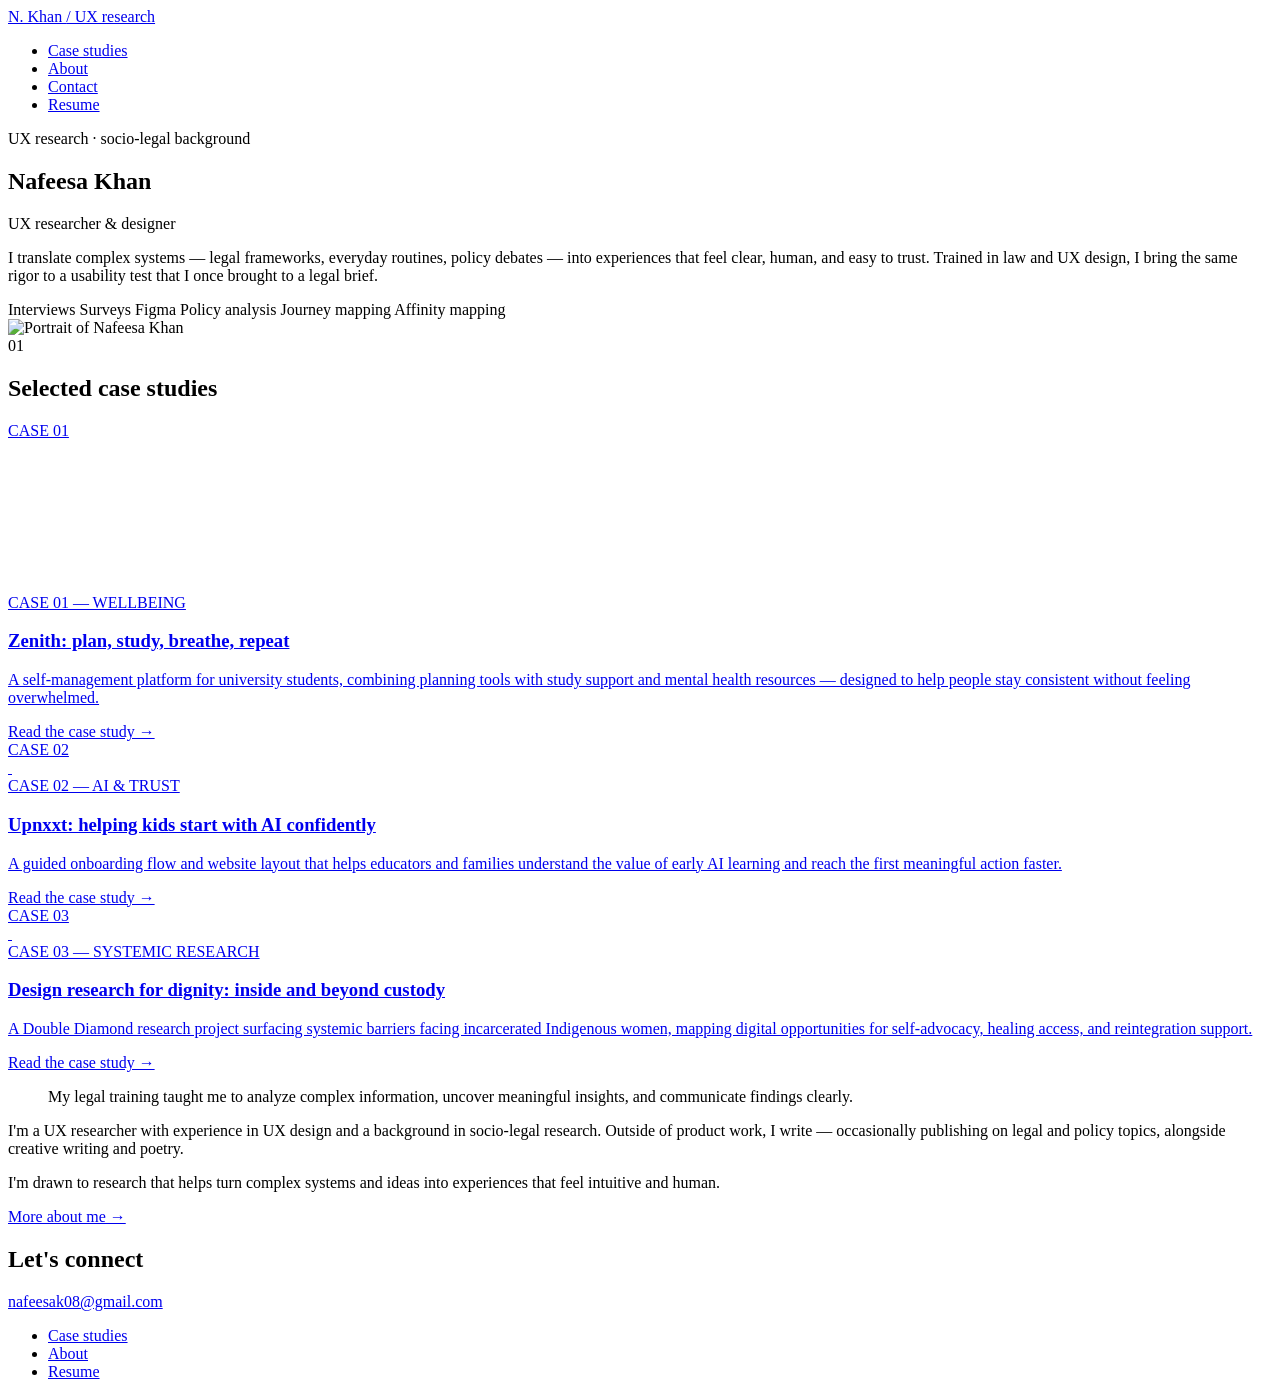
==== index.html @ af69b103 "Add files via upload" ====
<!DOCTYPE html>
<html lang="en">
<head>
<meta charset="UTF-8">
<meta name="viewport" content="width=device-width, initial-scale=1.0">
<title>Nafeesa Khan — UX Research &amp; Design</title>
<meta name="description" content="UX researcher and designer with a background in socio-legal research. Case studies in wellbeing, AI &amp; trust, and systemic research design.">
<link rel="preconnect" href="https://fonts.googleapis.com">
<link rel="preconnect" href="https://fonts.gstatic.com" crossorigin>
<link href="https://fonts.googleapis.com/css2?family=Fraunces:opsz,wght@9..144,300;9..144,400;9..144,500;9..144,600&family=Inter:wght@400;500;600&family=IBM+Plex+Mono:wght@400;500&display=swap" rel="stylesheet">
<link rel="stylesheet" href="assets/styles.css">
</head>
<body>

<header>
  <nav class="wrap">
    <a href="index.html" class="wordmark">N. Khan <span>/ UX research</span></a>
    <ul class="navlinks">
      <li><a href="index.html#cases" class="current">Case studies</a></li>
      <li><a href="about.html">About</a></li>
      <li><a href="contact.html">Contact</a></li>
      <li><a href="resume.html">Resume</a></li>
    </ul>
  </nav>
</header>

<section class="hero wrap">
  <div class="hero-layout">
    <div>
      <p class="eyebrow">UX research · socio-legal background</p>
      <h1 class="name">Nafeesa Khan</h1>
      <p class="role-line">UX researcher &amp; designer</p>
      <p class="hero-sub">I translate complex systems — legal frameworks, everyday routines, policy debates — into experiences that feel clear, human, and easy to trust. Trained in law and UX design, I bring the same rigor to a usability test that I once brought to a legal brief.</p>
      <div class="toolkit">
        <span>Interviews</span>
        <span>Surveys</span>
        <span>Figma</span>
        <span>Policy analysis</span>
        <span>Journey mapping</span>
        <span>Affinity mapping</span>
      </div>
    </div>
    <div class="hero-portrait">
      <img src="https://uxfolio-prod.s3.us-east-1.amazonaws.com/69a99e43716cae3d3aaa1291/69a99e95716cae3d3aaa36ba/4kdWnozYCdo2ToWN.jpeg" alt="Portrait of Nafeesa Khan" loading="lazy">
    </div>
  </div>
</section>

<section class="cases wrap" id="cases">
  <div class="section-label">
    <span class="num">01</span>
    <h2>Selected case studies</h2>
    <div class="rule"></div>
  </div>
  <div class="case-grid">
    <a class="case-card" href="case-zenith.html">
      <div class="case-cover">
        <span class="cover-num">CASE 01</span>
        <div class="cover-media">
          <video src="assets/video/zenith-preview.mp4" autoplay muted loop playsinline aria-label="Preview of the Zenith app walkthrough"></video>
        </div>
      </div>
      <div class="case-body">
        <span class="case-tag">CASE 01 — WELLBEING</span>
        <h3>Zenith: plan, study, breathe, repeat</h3>
        <p>A self-management platform for university students, combining planning tools with study support and mental health resources — designed to help people stay consistent without feeling overwhelmed.</p>
        <span class="case-link">Read the case study →</span>
      </div>
    </a>
    <a class="case-card" href="case-upnxxt.html">
      <div class="case-cover">
        <span class="cover-num">CASE 02</span>
        <div class="cover-media wide">
          <div class="crossfade">
            <img src="https://uxfolio-prod.s3.us-east-1.amazonaws.com/69a99e43716cae3d3aaa1291/69a99f79716cae3d3aaad39f/iWx5SFPh7BV4NcrD.png" alt="" loading="lazy">
            <img src="https://uxfolio-prod.s3.us-east-1.amazonaws.com/69a99e43716cae3d3aaa1291/69a99f79716cae3d3aaad39f/WO8yBUeIP58klU5u.png" alt="" loading="lazy">
          </div>
        </div>
      </div>
      <div class="case-body">
        <span class="case-tag">CASE 02 — AI &amp; TRUST</span>
        <h3>Upnxxt: helping kids start with AI confidently</h3>
        <p>A guided onboarding flow and website layout that helps educators and families understand the value of early AI learning and reach the first meaningful action faster.</p>
        <span class="case-link">Read the case study →</span>
      </div>
    </a>
    <a class="case-card" href="case-dignity.html">
      <div class="case-cover">
        <span class="cover-num">CASE 03</span>
        <div class="cover-media wide">
          <div class="crossfade">
            <img src="https://uxfolio-prod.s3.us-east-1.amazonaws.com/69a99e43716cae3d3aaa1291/69b09eb1df7ada16ffcb5ef2/yDo5dDG8ez0SC9rq.png" alt="" loading="lazy">
            <img src="https://uxfolio-prod.s3.us-east-1.amazonaws.com/69a99e43716cae3d3aaa1291/69b09eb1df7ada16ffcb5ef2/q6h1YV3vDwvBzzIc.png" alt="" loading="lazy" style="object-position:top;">
          </div>
        </div>
      </div>
      <div class="case-body">
        <span class="case-tag">CASE 03 — SYSTEMIC RESEARCH</span>
        <h3>Design research for dignity: inside and beyond custody</h3>
        <p>A Double Diamond research project surfacing systemic barriers facing incarcerated Indigenous women, mapping digital opportunities for self-advocacy, healing access, and reintegration support.</p>
        <span class="case-link">Read the case study →</span>
      </div>
    </a>
  </div>
</section>

<section class="about-teaser wrap" id="about">
  <div class="about-grid">
    <blockquote>My legal training taught me to analyze complex information, uncover meaningful insights, and communicate findings clearly.</blockquote>
    <div class="about-copy">
      <p>I'm a UX researcher with experience in UX design and a background in socio-legal research. Outside of product work, I write — occasionally publishing on legal and policy topics, alongside creative writing and poetry.</p>
      <p>I'm drawn to research that helps turn complex systems and ideas into experiences that feel intuitive and human.</p>
      <a class="case-link" href="about.html">More about me →</a>
    </div>
  </div>
</section>

<footer id="contact">
  <div class="wrap footer-row">
    <div class="footer-cta">
      <h2>Let's connect</h2>
      <a class="email" href="mailto:nafeesak08@gmail.com">nafeesak08@gmail.com</a>
    </div>
    <ul class="footer-links">
      <li><a href="index.html#cases">Case studies</a></li>
      <li><a href="about.html">About</a></li>
      <li><a href="resume.html">Resume</a></li>
    </ul>
  </div>
</footer>

</body>
</html>
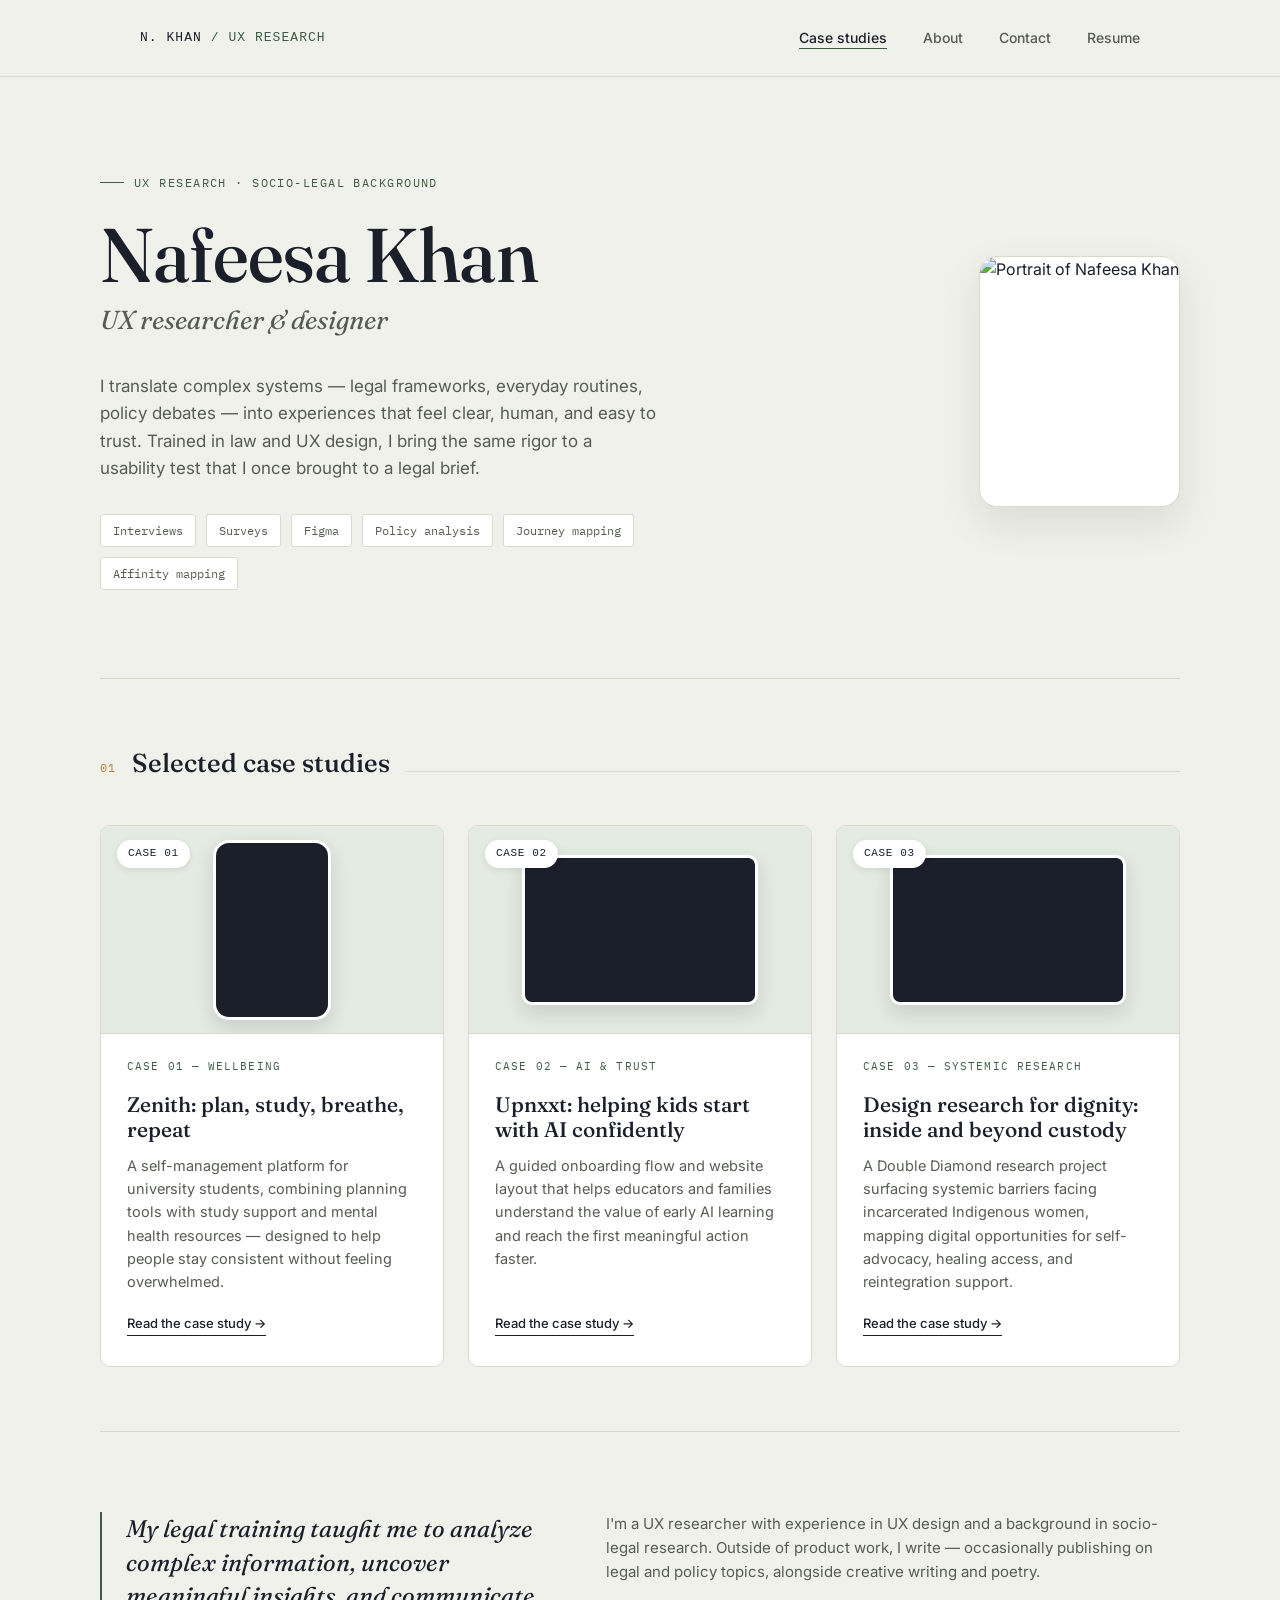
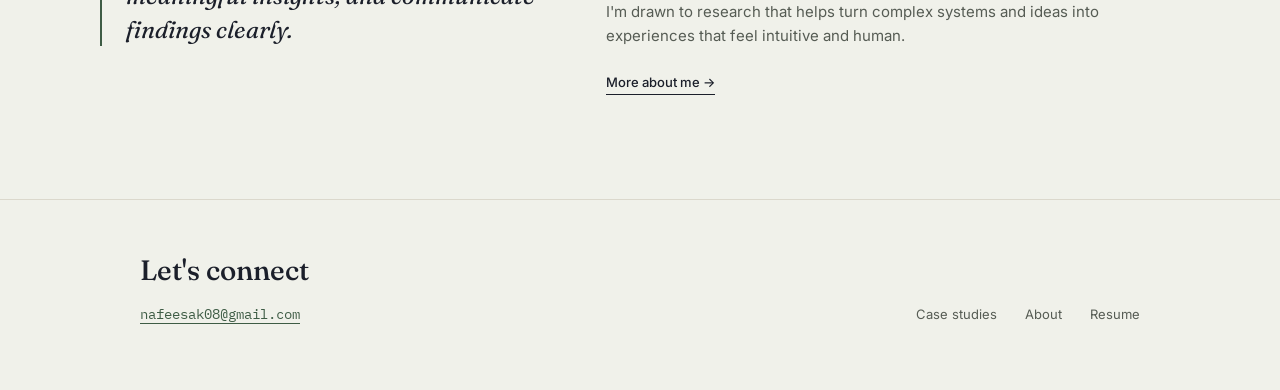
==== commit cc7e7b92: "Add files via upload" ====
--- a/index.html
+++ b/index.html
@@ -8,7 +8,7 @@
 <link rel="preconnect" href="https://fonts.googleapis.com">
 <link rel="preconnect" href="https://fonts.gstatic.com" crossorigin>
 <link href="https://fonts.googleapis.com/css2?family=Fraunces:opsz,wght@9..144,300;9..144,400;9..144,500;9..144,600&family=Inter:wght@400;500;600&family=IBM+Plex+Mono:wght@400;500&display=swap" rel="stylesheet">
-<link rel="stylesheet" href="assets/styles.css">
+<link rel="stylesheet" href="styles.css">
 </head>
 <body>
 
@@ -57,7 +57,7 @@
       <div class="case-cover">
         <span class="cover-num">CASE 01</span>
         <div class="cover-media">
-          <video src="assets/video/zenith-preview.mp4" autoplay muted loop playsinline aria-label="Preview of the Zenith app walkthrough"></video>
+          <video src="zenith-preview.mp4" autoplay muted loop playsinline aria-label="Preview of the Zenith app walkthrough"></video>
         </div>
       </div>
       <div class="case-body">
--- a/styles.css
+++ b/styles.css
@@ -0,0 +1,520 @@
+/* =========================================================
+   Nafeesa Khan — UX portfolio
+   Shared design system (derived exactly from portfolio-direction.html)
+   ========================================================= */
+
+:root{
+  --bg:#F0F1EA;
+  --surface:#FFFFFF;
+  --ink:#1B1F2A;
+  --ink-soft:#565C54;
+  --accent:#3E5C45;
+  --accent-tint:#E4EBE2;
+  --warm:#B8863C;
+  --warm-bg:#F7EEDD;
+  --rule:#DBD8CC;
+  --wire:#9A968A;
+  --wire-fill:#EFEDE6;
+  --font-display:'Fraunces', serif;
+  --font-body:'Inter', sans-serif;
+  --font-mono:'IBM Plex Mono', monospace;
+}
+*{box-sizing:border-box;}
+html{scroll-behavior:smooth;}
+body{
+  margin:0;
+  background:var(--bg);
+  color:var(--ink);
+  font-family:var(--font-body);
+  line-height:1.6;
+  -webkit-font-smoothing:antialiased;
+}
+a{color:inherit;}
+a:focus-visible, button:focus-visible{outline:2px solid var(--accent); outline-offset:3px;}
+img{max-width:100%; display:block;}
+
+.wrap{max-width:1080px; margin:0 auto; padding:0 40px;}
+.wrap-narrow{max-width:820px; margin:0 auto; padding:0 40px;}
+
+/* ---- nav ---- */
+header{
+  position:sticky; top:0; z-index:10;
+  background:rgba(240,241,234,0.92);
+  backdrop-filter:blur(6px);
+  border-bottom:1px solid var(--rule);
+}
+nav.wrap{
+  display:flex; align-items:center; justify-content:space-between;
+  height:76px;
+}
+.wordmark{
+  font-family:var(--font-mono);
+  font-size:13px;
+  letter-spacing:0.08em;
+  text-transform:uppercase;
+  color:var(--ink);
+  text-decoration:none;
+  font-weight:500;
+}
+.wordmark span{color:var(--accent);}
+.navlinks{display:flex; gap:36px; list-style:none; margin:0; padding:0;}
+.navlinks a{
+  font-size:14px; text-decoration:none; color:var(--ink-soft);
+  font-weight:500;
+  border-bottom:1px solid transparent;
+  padding-bottom:2px;
+  transition:border-color .15s ease, color .15s ease;
+}
+.navlinks a:hover, .navlinks a.current{color:var(--ink); border-color:var(--accent);}
+
+.hero{padding:96px 0 88px;}
+.hero-layout{display:grid; grid-template-columns:1.15fr 0.85fr; gap:56px; align-items:center;}
+.hero-portrait{
+  border-radius:18px; overflow:hidden; border:1px solid var(--rule);
+  background:var(--surface); box-shadow:0 16px 40px rgba(27,31,42,0.1);
+  max-width:340px; justify-self:end;
+}
+.hero-portrait img{width:100%; height:100%; object-fit:cover; display:block; aspect-ratio:4/5;}
+.about-portrait{
+  border-radius:18px; overflow:hidden; border:1px solid var(--rule);
+  background:var(--surface); box-shadow:0 16px 40px rgba(27,31,42,0.1);
+  max-width:300px;
+}
+.about-portrait img{width:100%; height:100%; object-fit:cover; display:block; aspect-ratio:4/5;}
+.about-hero-grid{display:grid; grid-template-columns:1.15fr 0.85fr; gap:56px; align-items:center;}
+
+/* ---- generic page hero ---- */
+.page-hero{padding:72px 0 56px;}
+.eyebrow{
+  font-family:var(--font-mono);
+  font-size:12px;
+  letter-spacing:0.12em;
+  text-transform:uppercase;
+  color:var(--accent);
+  margin:0 0 24px;
+  display:flex; align-items:center; gap:10px;
+}
+.eyebrow::before{
+  content:"";
+  width:24px; height:1px; background:var(--accent);
+  display:inline-block;
+}
+h1.name{
+  font-family:var(--font-display);
+  font-weight:500;
+  font-size:clamp(44px, 7vw, 76px);
+  line-height:1.02;
+  margin:0 0 6px;
+  letter-spacing:-0.01em;
+}
+.role-line{
+  font-family:var(--font-display);
+  font-style:italic;
+  font-weight:400;
+  font-size:clamp(20px,2.6vw,26px);
+  color:var(--ink-soft);
+  margin:0 0 32px;
+}
+.hero-sub{
+  max-width:560px;
+  font-size:17px;
+  color:var(--ink-soft);
+  margin:0 0 32px;
+}
+.toolkit{display:flex; flex-wrap:wrap; gap:10px;}
+.toolkit span{
+  font-family:var(--font-mono);
+  font-size:12px;
+  padding:6px 12px;
+  border:1px solid var(--rule);
+  border-radius:3px;
+  color:var(--ink-soft);
+  background:var(--surface);
+}
+
+/* generic page title (About/Contact/Resume/Case studies) */
+.page-title{
+  font-family:var(--font-display); font-weight:500;
+  font-size:clamp(34px,5vw,52px); line-height:1.08; margin:0 0 20px; letter-spacing:-0.01em;
+}
+.page-lede{max-width:620px; font-size:17px; color:var(--ink-soft); margin:0 0 8px;}
+
+/* ---- section labels ---- */
+.section-label{
+  display:flex; align-items:baseline; gap:16px;
+  margin-bottom:40px;
+}
+.section-label .num{
+  font-family:var(--font-mono);
+  font-size:12px;
+  color:var(--warm);
+  letter-spacing:0.08em;
+}
+.section-label h2{
+  font-family:var(--font-display);
+  font-weight:500;
+  font-size:26px;
+  margin:0;
+}
+.section-label .rule{flex:1; height:1px; background:var(--rule);}
+
+/* ---- case studies grid (homepage) ---- */
+.cases{padding:64px 0; border-top:1px solid var(--rule);}
+.case-grid{display:grid; grid-template-columns:repeat(3, 1fr); gap:24px;}
+.case-card{
+  background:var(--surface);
+  border:1px solid var(--rule);
+  border-radius:10px;
+  overflow:hidden;
+  display:flex; flex-direction:column;
+  transition:transform .18s ease, box-shadow .18s ease, border-color .18s ease;
+  text-decoration:none;
+}
+.case-card:hover{
+  transform:translateY(-3px);
+  border-color:var(--accent);
+}
+.case-cover{
+  position:relative;
+  height:208px;
+  background:var(--accent-tint);
+  display:flex; align-items:center; justify-content:center;
+  border-bottom:1px solid var(--rule);
+  overflow:hidden;
+}
+.case-cover svg{width:40px; height:40px; stroke:var(--accent); fill:none; stroke-width:1.4;}
+.case-cover .cover-num{
+  position:absolute; top:14px; left:16px; z-index:2;
+  font-family:var(--font-mono); font-size:11px; font-weight:500; letter-spacing:.06em;
+  color:var(--ink); background:var(--surface);
+  padding:5px 11px; border-radius:20px;
+  box-shadow:0 2px 6px rgba(27,31,42,0.1);
+}
+
+/* card cover live/moving previews */
+.cover-media{
+  width:118px; height:180px; border-radius:16px; overflow:hidden;
+  border:3px solid var(--surface); box-shadow:0 8px 20px rgba(27,31,42,0.14);
+  background:var(--ink); position:relative;
+}
+.cover-media.wide{width:236px; height:150px; border-radius:10px;}
+.cover-media video{width:100%; height:100%; object-fit:cover; display:block;}
+.cover-media .crossfade{position:relative; width:100%; height:100%;}
+.cover-media .crossfade img{
+  position:absolute; inset:0; width:100%; height:100%; object-fit:cover;
+  opacity:0; animation:coverfade 8s ease-in-out infinite;
+}
+.cover-media .crossfade img:nth-child(1){animation-delay:0s;}
+.cover-media .crossfade img:nth-child(2){animation-delay:4s;}
+@keyframes coverfade{
+  0%{opacity:0;} 6%{opacity:1;} 44%{opacity:1;} 52%{opacity:0;} 100%{opacity:0;}
+}
+.case-body{padding:24px 26px 30px; display:flex; flex-direction:column; flex:1;}
+.case-tag{
+  font-family:var(--font-mono);
+  font-size:11px;
+  letter-spacing:0.1em;
+  color:var(--accent);
+  margin-bottom:16px;
+}
+.case-card h3{
+  font-family:var(--font-display);
+  font-weight:500;
+  font-size:21px;
+  line-height:1.2;
+  margin:0 0 12px;
+  color:var(--ink);
+}
+.case-card p{
+  font-size:14.5px;
+  color:var(--ink-soft);
+  margin:0 0 20px;
+  flex:1;
+}
+.case-link{
+  font-size:13px; font-weight:500;
+  text-decoration:none;
+  display:inline-flex; align-items:center; gap:6px;
+  color:var(--ink);
+  border-bottom:1px solid var(--ink);
+  align-self:flex-start;
+  padding-bottom:1px;
+  background:none; border-top:none; border-left:none; border-right:none;
+  cursor:pointer; font-family:var(--font-body);
+}
+.case-card:hover .case-link{color:var(--accent); border-color:var(--accent);}
+
+/* ---- about teaser (homepage) ---- */
+.about-teaser{padding:80px 0; border-top:1px solid var(--rule);}
+.about-grid{display:grid; grid-template-columns:1fr 1.3fr; gap:64px; align-items:start;}
+blockquote{
+  margin:0;
+  font-family:var(--font-display);
+  font-style:italic;
+  font-weight:400;
+  font-size:24px;
+  line-height:1.4;
+  color:var(--ink);
+  border-left:2px solid var(--accent);
+  padding-left:24px;
+}
+.about-copy p{font-size:15px; color:var(--ink-soft); margin:0 0 16px;}
+.about-copy .case-link{margin-top:8px;}
+
+/* ---- footer ---- */
+footer{border-top:1px solid var(--rule); padding:48px 0 64px; margin-top:24px;}
+.footer-row{display:flex; justify-content:space-between; align-items:flex-end; flex-wrap:wrap; gap:24px;}
+.footer-cta h2{
+  font-family:var(--font-display); font-weight:500; font-size:28px; margin:0 0 8px;
+}
+.footer-cta a.email{
+  font-family:var(--font-mono); font-size:14px; color:var(--accent); text-decoration:none;
+  border-bottom:1px solid var(--accent);
+}
+.footer-links{display:flex; gap:28px; list-style:none; margin:0; padding:0;}
+.footer-links a{font-size:13px; color:var(--ink-soft); text-decoration:none;}
+.footer-links a:hover{color:var(--ink);}
+
+/* =========================================================
+   Case study page components
+   ========================================================= */
+
+.case-header{padding:64px 0 40px; border-bottom:1px solid var(--rule);}
+.breadcrumb{
+  font-family:var(--font-mono); font-size:11.5px; color:var(--ink-soft);
+  text-decoration:none; display:inline-flex; align-items:center; gap:8px;
+  margin-bottom:28px;
+}
+.breadcrumb:hover{color:var(--accent);}
+.case-title{
+  font-family:var(--font-display); font-weight:500;
+  font-size:clamp(32px,5vw,50px); line-height:1.08; margin:0 0 20px; max-width:820px;
+  letter-spacing:-0.01em;
+}
+.case-dek{max-width:640px; font-size:17px; color:var(--ink-soft); margin:0 0 32px;}
+.meta-row{display:flex; flex-wrap:wrap; gap:36px; margin-top:8px;}
+.meta-item .meta-label{
+  display:block; font-family:var(--font-mono); font-size:10.5px; letter-spacing:.08em;
+  color:var(--warm); margin-bottom:6px;
+}
+.meta-item .meta-value{font-size:14px; color:var(--ink);}
+
+.case-section{padding:56px 0; border-bottom:1px solid var(--rule);}
+.case-section:last-of-type{border-bottom:none;}
+.case-section h2{
+  font-family:var(--font-display); font-weight:500; font-size:28px; margin:0 0 20px;
+}
+.case-section h3{
+  font-family:var(--font-display); font-weight:500; font-size:19px; margin:28px 0 12px;
+}
+.case-section p{font-size:15.5px; color:var(--ink-soft); max-width:720px; margin:0 0 16px;}
+.case-section p.lede{font-size:17px; color:var(--ink); max-width:760px;}
+.case-section ul{margin:0 0 16px; padding-left:20px; max-width:700px;}
+.case-section ul li{font-size:15px; color:var(--ink-soft); margin-bottom:8px;}
+
+.two-col{display:grid; grid-template-columns:1fr 1fr; gap:48px; align-items:start;}
+.stat-row{display:flex; flex-wrap:wrap; gap:40px; margin:24px 0 8px;}
+.stat{min-width:140px;}
+.stat .num{font-family:var(--font-display); font-size:38px; color:var(--accent); font-weight:500; line-height:1;}
+.stat .label{font-family:var(--font-mono); font-size:11px; color:var(--ink-soft); margin-top:8px; display:block; letter-spacing:.03em;}
+
+/* image frames */
+.img-frame{
+  border:1px solid var(--rule); border-radius:10px; overflow:hidden; background:var(--surface);
+  margin:0 0 28px;
+}
+.img-frame img{width:100%; height:auto; display:block;}
+.img-caption{
+  font-size:13px; color:var(--ink-soft); padding:14px 18px; border-top:1px solid var(--rule);
+  background:var(--surface);
+}
+.img-grid{display:grid; grid-template-columns:1fr 1fr; gap:24px; margin:24px 0 8px;}
+.img-grid.cols-3{grid-template-columns:repeat(3,1fr);}
+.img-grid .img-frame{margin-bottom:0;}
+figure{margin:0;}
+
+/* mono tag pill / status badges */
+.pill{
+  display:inline-flex; align-items:center; gap:8px;
+  font-family:var(--font-mono); font-size:11.5px; letter-spacing:0.06em;
+  border-radius:20px; padding:7px 14px 7px 12px;
+}
+.pill::before{content:"●"; font-size:8px;}
+.pill-warn{color:var(--warm); background:var(--warm-bg); border:1px solid #E4D3AC;}
+.pill-accent{color:var(--accent); background:var(--accent-tint); border:1px solid #CFDBCB;}
+
+/* embed frames (Figma / interactive prototype / video) */
+.embed-frame{
+  border:1.5px solid var(--wire); border-radius:16px; overflow:hidden; background:var(--surface);
+  margin:24px 0;
+}
+.embed-frame iframe{width:100%; border:none; display:block;}
+.video-frame{
+  max-width:420px; margin:24px auto; border:1.5px solid var(--wire); border-radius:22px;
+  padding:12px; background:var(--surface); position:relative;
+}
+.video-frame::before{
+  content:""; position:absolute; top:6px; left:50%; transform:translateX(-50%);
+  width:34px; height:4px; border-radius:2px; background:var(--wire); opacity:.55;
+}
+.video-frame video{width:100%; border-radius:12px; display:block; margin-top:14px;}
+.embed-caption{text-align:center; margin-top:16px;}
+.try-link{
+  display:inline-flex; align-items:center; gap:8px; margin-top:14px;
+  font-family:var(--font-mono); font-size:13px; color:var(--accent); text-decoration:none;
+  border-bottom:1px solid var(--accent); padding-bottom:2px;
+}
+.try-link:hover{color:var(--ink); border-color:var(--ink);}
+
+/* before / reasoning cards (design iteration) */
+.iteration-grid{display:grid; grid-template-columns:1fr 1fr; gap:28px; margin:28px 0;}
+.iteration-card{background:var(--surface); border:1px solid var(--rule); border-radius:12px; padding:0; overflow:hidden;}
+.iteration-card .img-frame{margin:0; border:none; border-radius:0; border-bottom:1px solid var(--rule);}
+.iteration-card .reasoning{padding:20px 22px 22px;}
+.iteration-card .before-label{
+  font-family:var(--font-mono); font-size:10.5px; letter-spacing:.08em; color:var(--warm);
+  display:block; margin-bottom:10px;
+}
+.iteration-card h4{font-family:var(--font-display); font-weight:500; font-size:16px; margin:0 0 8px;}
+.iteration-card p{font-size:14px; color:var(--ink-soft); margin:0;}
+
+/* persona cards */
+.persona-grid{display:grid; grid-template-columns:1fr 1fr; gap:24px; margin:24px 0;}
+.persona-card{background:var(--surface); border:1px solid var(--rule); border-radius:12px; padding:32px;}
+.persona-card .head{display:flex; align-items:center; gap:16px; margin-bottom:24px; padding-bottom:24px; border-bottom:1px solid var(--rule);}
+.persona-card .avatar{
+  width:56px; height:56px; border-radius:50%; background:var(--accent-tint); color:var(--accent);
+  display:flex; align-items:center; justify-content:center;
+  font-family:var(--font-display); font-weight:500; font-size:19px; flex-shrink:0;
+}
+.persona-card .avatar.photo{background-size:cover; background-position:center;}
+.persona-card .p-name{font-family:var(--font-display); font-weight:500; font-size:22px; margin:0; color:var(--ink);}
+.persona-card .p-role{font-family:var(--font-mono); font-size:11.5px; color:var(--ink-soft); letter-spacing:.03em; margin:4px 0 0;}
+.persona-card .desc{font-size:14.5px; color:var(--ink-soft); margin:0 0 24px;}
+.persona-card .cols{display:grid; grid-template-columns:1fr 1fr; gap:24px;}
+.persona-card .col-label{font-family:var(--font-mono); font-size:10.5px; letter-spacing:.08em; color:var(--warm); margin:0 0 12px; display:block;}
+.persona-card ul{margin:0; padding:0; list-style:none;}
+.persona-card li{font-size:13.5px; color:var(--ink); padding:0 0 12px 16px; position:relative;}
+.persona-card li::before{content:"—"; position:absolute; left:0; color:var(--rule);}
+
+/* process / research steps */
+.step-list{list-style:none; margin:24px 0; padding:0; counter-reset:step;}
+.step-list li{
+  display:flex; gap:20px; padding:20px 0; border-bottom:1px solid var(--rule);
+}
+.step-list li:last-child{border-bottom:none;}
+.step-list .step-num{
+  font-family:var(--font-mono); font-size:13px; color:var(--warm); flex-shrink:0; width:28px; padding-top:2px;
+}
+.step-list .step-body h4{font-family:var(--font-display); font-weight:500; font-size:16px; margin:0 0 6px;}
+.step-list .step-body p{font-size:14.5px; color:var(--ink-soft); margin:0;}
+
+/* quote */
+.pull-quote{
+  font-family:var(--font-display); font-style:italic; font-weight:400; font-size:22px;
+  color:var(--ink); border-left:2px solid var(--accent); padding-left:24px; margin:32px 0; max-width:680px;
+}
+
+/* case nav (prev/next) */
+.case-nav{display:flex; justify-content:space-between; padding:48px 0; gap:24px; flex-wrap:wrap;}
+.case-nav a{
+  text-decoration:none; font-family:var(--font-mono); font-size:12.5px; color:var(--ink-soft);
+  display:flex; flex-direction:column; gap:6px;
+}
+.case-nav a .big{font-family:var(--font-display); font-size:20px; color:var(--ink); font-style:normal; font-weight:500;}
+.case-nav a:hover .big{color:var(--accent);}
+.case-nav a.next{text-align:right; align-items:flex-end;}
+
+/* ---- contact form ---- */
+.contact-form{max-width:520px; margin:32px 0;}
+.field{margin-bottom:22px;}
+.field label{
+  display:block; font-family:var(--font-mono); font-size:11px; letter-spacing:.06em;
+  text-transform:uppercase; color:var(--ink-soft); margin-bottom:8px;
+}
+.field input, .field textarea{
+  width:100%; padding:12px 14px; border:1px solid var(--rule); border-radius:6px;
+  background:var(--surface); font-family:var(--font-body); font-size:15px; color:var(--ink);
+}
+.field textarea{min-height:140px; resize:vertical;}
+.field input:focus, .field textarea:focus{outline:none; border-color:var(--accent);}
+.submit-btn{
+  font-family:var(--font-mono); font-size:13px; letter-spacing:.04em;
+  color:var(--surface); background:var(--ink); border:none; border-radius:6px;
+  padding:13px 24px; cursor:pointer; transition:background .15s ease;
+}
+.submit-btn:hover{background:var(--accent);}
+.form-note{font-size:13px; color:var(--ink-soft); margin-top:16px;}
+
+/* ---- resume page ---- */
+.resume-actions{display:flex; gap:16px; flex-wrap:wrap; margin:28px 0 36px;}
+.btn{
+  font-family:var(--font-mono); font-size:13px; letter-spacing:.04em; text-decoration:none;
+  padding:12px 22px; border-radius:6px; display:inline-flex; align-items:center; gap:8px;
+}
+.btn-primary{background:var(--ink); color:var(--surface);}
+.btn-primary:hover{background:var(--accent);}
+.btn-secondary{background:var(--surface); color:var(--ink); border:1px solid var(--rule);}
+.btn-secondary:hover{border-color:var(--accent); color:var(--accent);}
+.resume-embed{
+  border:1px solid var(--rule); border-radius:10px; overflow:hidden; background:var(--surface);
+  height:80vh; min-height:520px;
+}
+.resume-embed iframe{width:100%; height:100%; border:none;}
+
+/* ---- about page ---- */
+.timeline{list-style:none; margin:24px 0; padding:0;}
+.timeline li{
+  padding:20px 0; border-bottom:1px solid var(--rule); display:grid;
+  grid-template-columns:200px 1fr; gap:24px;
+}
+.timeline li:last-child{border-bottom:none;}
+.timeline .org{font-family:var(--font-mono); font-size:11.5px; color:var(--ink-soft); letter-spacing:.02em;}
+.timeline .role h4{font-family:var(--font-display); font-weight:500; font-size:17px; margin:0 0 6px;}
+.timeline .role p{font-size:14.5px; color:var(--ink-soft); margin:0;}
+.timeline .role ul{margin:8px 0 0; padding-left:18px;}
+.timeline .role ul li{font-size:14px; color:var(--ink-soft); margin-bottom:6px; list-style:disc;}
+
+/* journey / process stage grid (rebuilt as real text, not image) */
+.journey-grid{display:grid; grid-template-columns:repeat(3,1fr); gap:20px; margin:28px 0;}
+.journey-stage{background:var(--surface); border:1px solid var(--rule); border-radius:10px; padding:20px 20px 22px; display:flex; flex-direction:column;}
+.journey-stage .stage-num{font-family:var(--font-mono); font-size:11px; color:var(--warm); letter-spacing:.06em; margin-bottom:6px;}
+.journey-stage h4{font-family:var(--font-display); font-weight:500; font-size:16.5px; margin:0 0 12px;}
+.journey-stage .jrow{margin-bottom:10px;}
+.journey-stage .jrow .jlabel{display:block; font-family:var(--font-mono); font-size:9.5px; letter-spacing:.06em; color:var(--ink-soft); margin-bottom:4px;}
+.journey-stage .jrow p{font-size:13px; color:var(--ink); margin:0;}
+.journey-stage .jrow.thought p{font-style:italic; color:var(--ink-soft);}
+.journey-stage .jrow:last-child{margin-bottom:0;}
+
+/* insight -> opportunity mapping (rebuilt as real text) */
+.io-grid{display:grid; grid-template-columns:repeat(3,1fr); gap:20px; margin:28px 0;}
+.io-col{display:flex; flex-direction:column; gap:12px;}
+.io-col h4{font-family:var(--font-display); font-weight:500; font-size:16px; margin:0 0 4px; text-align:center;}
+.io-box{background:var(--surface); border:1px solid var(--rule); border-radius:10px; padding:16px 18px; font-size:13.5px; color:var(--ink);}
+.io-box .io-label{display:block; font-family:var(--font-mono); font-size:10px; letter-spacing:.06em; color:var(--warm); margin-bottom:8px;}
+.io-arrow{text-align:center; color:var(--rule); font-size:16px;}
+
+/* research quote grid (rebuilt as real text) */
+.quote-grid{display:grid; grid-template-columns:1fr 1fr; gap:16px; margin:28px 0;}
+.quote-card{background:var(--surface); border:1px solid var(--rule); border-radius:10px; padding:18px 20px; font-size:14px; color:var(--ink); font-style:italic;}
+.quote-card span{display:block; margin-top:10px; font-family:var(--font-mono); font-style:normal; font-size:10.5px; color:var(--ink-soft); letter-spacing:.04em;}
+
+@media (max-width:820px){
+  .journey-grid, .io-grid{grid-template-columns:1fr;}
+  .quote-grid{grid-template-columns:1fr;}
+  .wrap, .wrap-narrow{padding:0 22px;}
+  .navlinks{display:none;}
+  .hero-layout, .about-hero-grid{grid-template-columns:1fr; gap:32px;}
+  .hero-portrait{justify-self:start; max-width:220px;}
+  .about-portrait{max-width:220px;}
+  .case-grid{grid-template-columns:1fr;}
+  .about-grid{grid-template-columns:1fr; gap:32px;}
+  .two-col{grid-template-columns:1fr; gap:28px;}
+  .img-grid{grid-template-columns:1fr;}
+  .img-grid.cols-3{grid-template-columns:1fr;}
+  .iteration-grid{grid-template-columns:1fr;}
+  .persona-grid{grid-template-columns:1fr;}
+  .persona-card .cols{grid-template-columns:1fr;}
+  .timeline li{grid-template-columns:1fr; gap:6px;}
+  .case-nav a.next{text-align:left; align-items:flex-start;}
+}
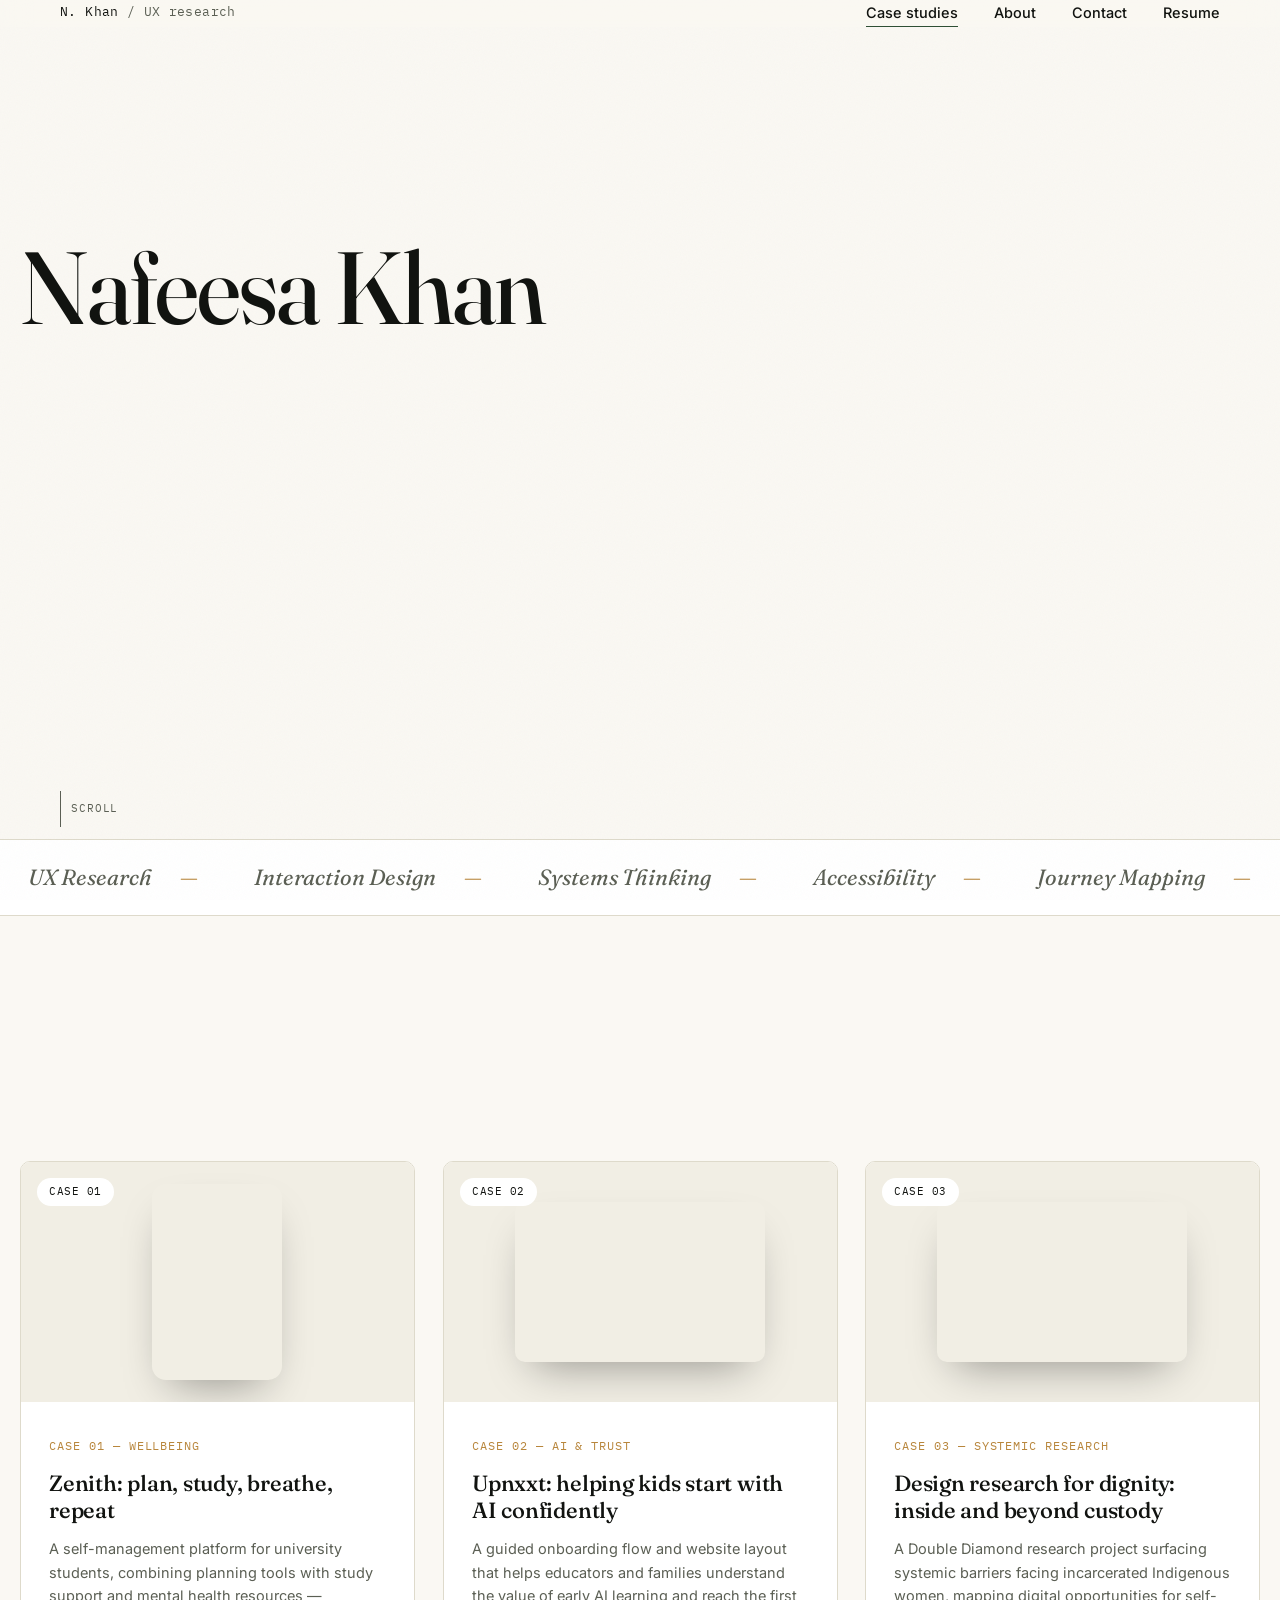
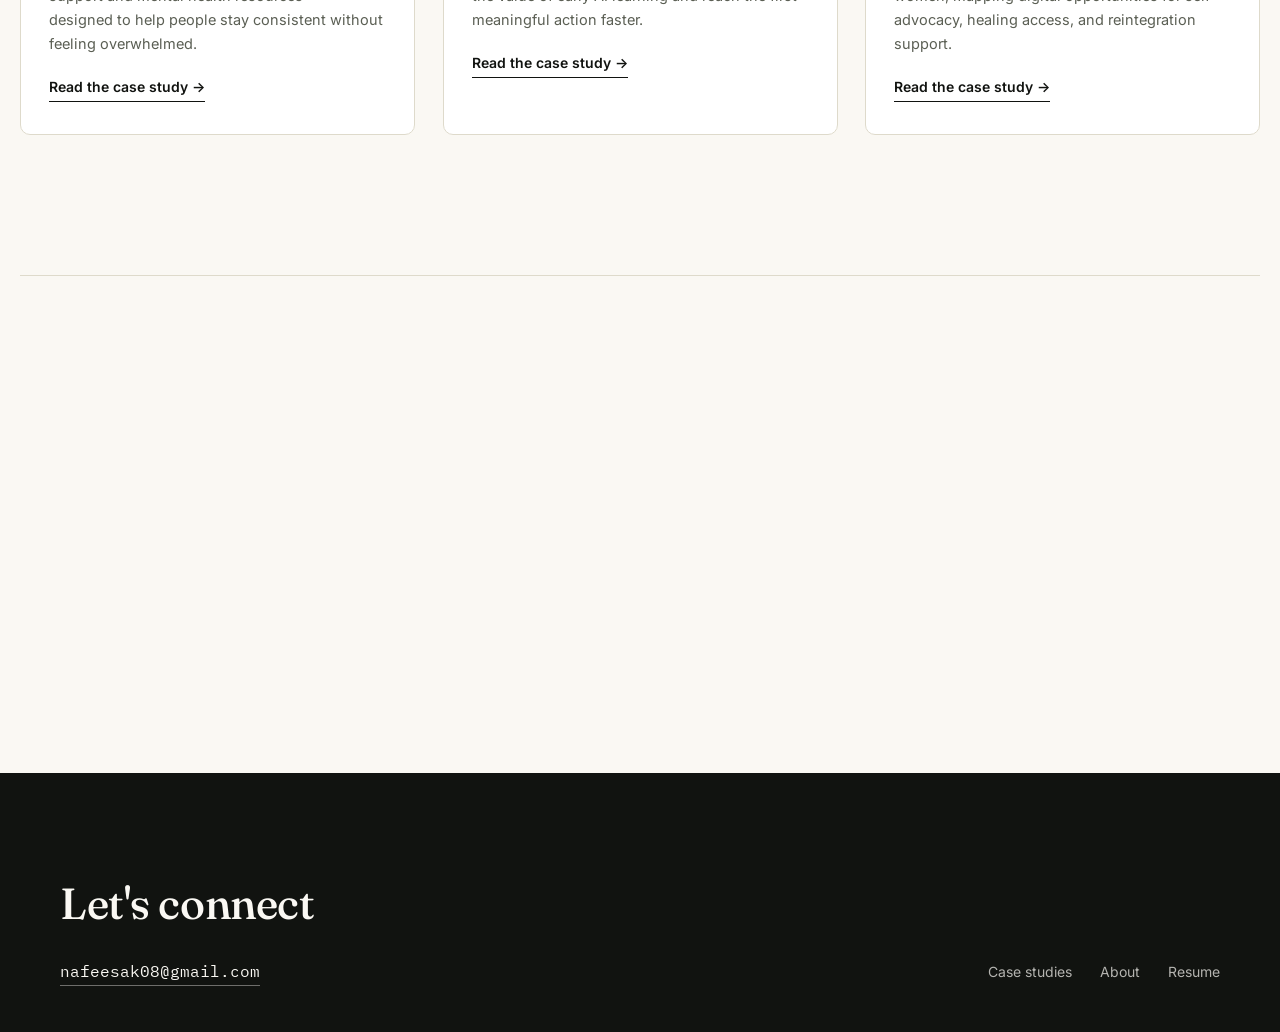
==== commit 6dc7c30e: "Add files via upload" ====
--- a/index.html
+++ b/index.html
@@ -7,19 +7,20 @@
 <meta name="description" content="UX researcher and designer with a background in socio-legal research. Case studies in wellbeing, AI &amp; trust, and systemic research design.">
 <link rel="preconnect" href="https://fonts.googleapis.com">
 <link rel="preconnect" href="https://fonts.gstatic.com" crossorigin>
-<link href="https://fonts.googleapis.com/css2?family=Fraunces:opsz,wght@9..144,300;9..144,400;9..144,500;9..144,600&family=Inter:wght@400;500;600&family=IBM+Plex+Mono:wght@400;500&display=swap" rel="stylesheet">
+<link href="https://fonts.googleapis.com/css2?family=Fraunces:opsz,wght@9..144,300;9..144,400;9..144,500;9..144,600;9..144,700&family=Inter:wght@400;500;600;700&family=IBM+Plex+Mono:wght@400;500&display=swap" rel="stylesheet">
 <link rel="stylesheet" href="styles.css">
 </head>
 <body>
 
+
 <header>
   <nav class="wrap">
-    <a href="index.html" class="wordmark">N. Khan <span>/ UX research</span></a>
+    <a href="index.html" class="wordmark" data-magnetic>N. Khan <span>/ UX research</span></a>
     <ul class="navlinks">
-      <li><a href="index.html#cases" class="current">Case studies</a></li>
-      <li><a href="about.html">About</a></li>
-      <li><a href="contact.html">Contact</a></li>
-      <li><a href="resume.html">Resume</a></li>
+      <li><a href="index.html#cases" class="current" data-magnetic>Case studies</a></li>
+      <li><a href="about.html" data-magnetic>About</a></li>
+      <li><a href="contact.html" data-magnetic>Contact</a></li>
+      <li><a href="resume.html" data-magnetic>Resume</a></li>
     </ul>
   </nav>
 </header>
@@ -27,11 +28,11 @@
 <section class="hero wrap">
   <div class="hero-layout">
     <div>
-      <p class="eyebrow">UX research · socio-legal background</p>
+      <p class="eyebrow reveal">UX research · socio-legal background</p>
       <h1 class="name">Nafeesa Khan</h1>
-      <p class="role-line">UX researcher &amp; designer</p>
-      <p class="hero-sub">I translate complex systems — legal frameworks, everyday routines, policy debates — into experiences that feel clear, human, and easy to trust. Trained in law and UX design, I bring the same rigor to a usability test that I once brought to a legal brief.</p>
-      <div class="toolkit">
+      <p class="role-line reveal">UX researcher &amp; designer</p>
+      <p class="hero-sub reveal">I translate complex systems — legal frameworks, everyday routines, policy debates — into experiences that feel clear, human, and easy to trust. Trained in law and UX design, I bring the same rigor to a usability test that I once brought to a legal brief.</p>
+      <div class="toolkit reveal">
         <span>Interviews</span>
         <span>Surveys</span>
         <span>Figma</span>
@@ -40,20 +41,27 @@
         <span>Affinity mapping</span>
       </div>
     </div>
-    <div class="hero-portrait">
+    <div class="hero-portrait reveal">
       <img src="https://uxfolio-prod.s3.us-east-1.amazonaws.com/69a99e43716cae3d3aaa1291/69a99e95716cae3d3aaa36ba/4kdWnozYCdo2ToWN.jpeg" alt="Portrait of Nafeesa Khan" loading="lazy">
     </div>
   </div>
+  <div class="scroll-cue"><span class="line"></span>Scroll</div>
 </section>
 
+<div class="marquee-wrap">
+  <div class="marquee">
+    <span>UX Research</span><span>Interaction Design</span><span>Systems Thinking</span><span>Accessibility</span><span>Journey Mapping</span><span>Socio-Legal Insight</span>
+  </div>
+</div>
+
 <section class="cases wrap" id="cases">
-  <div class="section-label">
+  <div class="section-label reveal">
     <span class="num">01</span>
     <h2>Selected case studies</h2>
     <div class="rule"></div>
   </div>
-  <div class="case-grid">
-    <a class="case-card" href="case-zenith.html">
+  <div class="case-grid" data-stagger-group>
+    <a class="case-card" href="case-zenith.html" data-cursor="View case">
       <div class="case-cover">
         <span class="cover-num">CASE 01</span>
         <div class="cover-media">
@@ -67,7 +75,7 @@
         <span class="case-link">Read the case study →</span>
       </div>
     </a>
-    <a class="case-card" href="case-upnxxt.html">
+    <a class="case-card" href="case-upnxxt.html" data-cursor="View case">
       <div class="case-cover">
         <span class="cover-num">CASE 02</span>
         <div class="cover-media wide">
@@ -84,7 +92,7 @@
         <span class="case-link">Read the case study →</span>
       </div>
     </a>
-    <a class="case-card" href="case-dignity.html">
+    <a class="case-card" href="case-dignity.html" data-cursor="View case">
       <div class="case-cover">
         <span class="cover-num">CASE 03</span>
         <div class="cover-media wide">
@@ -106,11 +114,11 @@
 
 <section class="about-teaser wrap" id="about">
   <div class="about-grid">
-    <blockquote>My legal training taught me to analyze complex information, uncover meaningful insights, and communicate findings clearly.</blockquote>
-    <div class="about-copy">
+    <blockquote class="reveal">My legal training taught me to analyze complex information, uncover meaningful insights, and communicate findings clearly.</blockquote>
+    <div class="about-copy reveal">
       <p>I'm a UX researcher with experience in UX design and a background in socio-legal research. Outside of product work, I write — occasionally publishing on legal and policy topics, alongside creative writing and poetry.</p>
       <p>I'm drawn to research that helps turn complex systems and ideas into experiences that feel intuitive and human.</p>
-      <a class="case-link" href="about.html">More about me →</a>
+      <a class="case-link" href="about.html" data-magnetic>More about me →</a>
     </div>
   </div>
 </section>
@@ -119,7 +127,7 @@
   <div class="wrap footer-row">
     <div class="footer-cta">
       <h2>Let's connect</h2>
-      <a class="email" href="mailto:nafeesak08@gmail.com">nafeesak08@gmail.com</a>
+      <a class="email" href="mailto:nafeesak08@gmail.com" data-magnetic>nafeesak08@gmail.com</a>
     </div>
     <ul class="footer-links">
       <li><a href="index.html#cases">Case studies</a></li>
@@ -129,5 +137,8 @@
   </div>
 </footer>
 
+<script src="https://cdnjs.cloudflare.com/ajax/libs/gsap/3.12.5/gsap.min.js"></script>
+<script src="https://cdnjs.cloudflare.com/ajax/libs/gsap/3.12.5/ScrollTrigger.min.js"></script>
+<script src="motion.js"></script>
 </body>
 </html>
--- a/styles.css
+++ b/styles.css
@@ -1,520 +1,423 @@
-/* =========================================================
-   Nafeesa Khan — UX portfolio
-   Shared design system (derived exactly from portfolio-direction.html)
-   ========================================================= */
+/* ============================================================
+   Nafeesa Khan — Portfolio v2
+   Design system: Editorial Maximal Minimalism
+   Oversized type, warm paper ground, deep forest + gold accent,
+   GSAP-driven motion (see motion.js). Static fallback for
+   prefers-reduced-motion baked into every rule below.
+============================================================ */
+
+@view-transition {
+  navigation: auto;
+}
 
 :root{
-  --bg:#F0F1EA;
+  --bg:#FAF8F3;
+  --bg-alt:#F1EEE4;
   --surface:#FFFFFF;
-  --ink:#1B1F2A;
-  --ink-soft:#565C54;
-  --accent:#3E5C45;
-  --accent-tint:#E4EBE2;
-  --warm:#B8863C;
-  --warm-bg:#F7EEDD;
-  --rule:#DBD8CC;
+  --ink:#111310;
+  --ink-soft:#5B5F54;
+  --accent:#2F4F35;
+  --accent-soft:#E4EAE0;
+  --gold:#B8863C;
+  --gold-soft:#F4EBD8;
+  --rule:#DEDACB;
   --wire:#9A968A;
-  --wire-fill:#EFEDE6;
+  --wire-fill:#F1EEE4;
+  --danger:#B3452F;
+
   --font-display:'Fraunces', serif;
   --font-body:'Inter', sans-serif;
   --font-mono:'IBM Plex Mono', monospace;
-}
-*{box-sizing:border-box;}
-html{scroll-behavior:smooth;}
+
+  --space-1:8px;  --space-2:16px; --space-3:24px; --space-4:32px;
+  --space-5:48px; --space-6:64px; --space-7:96px; --space-8:140px;
+
+  --ease-out: cubic-bezier(.16,1,.3,1);
+  --dur-fast: .25s;
+  --dur-med: .5s;
+}
+
+*{ box-sizing:border-box; }
+html{ scroll-behavior:smooth; }
+@media (prefers-reduced-motion: reduce){
+  html{ scroll-behavior:auto; }
+  *, *::before, *::after{ animation-duration:0.001ms !important; animation-iteration-count:1 !important; transition-duration:0.001ms !important; scroll-behavior:auto !important; }
+}
+
 body{
   margin:0;
   background:var(--bg);
   color:var(--ink);
   font-family:var(--font-body);
+  font-size:16px;
   line-height:1.6;
   -webkit-font-smoothing:antialiased;
-}
-a{color:inherit;}
-a:focus-visible, button:focus-visible{outline:2px solid var(--accent); outline-offset:3px;}
-img{max-width:100%; display:block;}
-
-.wrap{max-width:1080px; margin:0 auto; padding:0 40px;}
-.wrap-narrow{max-width:820px; margin:0 auto; padding:0 40px;}
-
-/* ---- nav ---- */
+  overflow-x:hidden;
+  position:relative;
+}
+
+/* subtle paper grain */
+body::before{
+  content:"";
+  position:fixed; inset:0;
+  z-index:1;
+  pointer-events:none;
+  opacity:.035;
+  mix-blend-mode:multiply;
+  background-image:url("data:image/svg+xml,%3Csvg xmlns='http://www.w3.org/2000/svg' width='120' height='120'%3E%3Cfilter id='n'%3E%3CfeTurbulence type='fractalNoise' baseFrequency='0.85' numOctaves='2' stitchTiles='stitch'/%3E%3C/filter%3E%3Crect width='100%25' height='100%25' filter='url(%23n)'/%3E%3C/svg%3E");
+}
+
+a{ color:inherit; text-decoration:none; }
+img{ max-width:100%; display:block; }
+h1,h2,h3,h4{ font-family:var(--font-display); font-weight:500; margin:0; letter-spacing:-0.01em; }
+p{ margin:0; }
+ul{ margin:0; padding:0; list-style:none; }
+button{ font-family:inherit; border:none; background:none; }
+
+.wrap{ max-width:1240px; margin:0 auto; padding:0 40px; }
+.wrap-narrow{ max-width:820px; margin:0 auto; padding:0 40px; }
+
+/* ================= Scroll progress ================= */
+.scroll-progress{
+  position:fixed; top:0; left:0; height:3px; width:0%;
+  background:linear-gradient(90deg, var(--accent), var(--gold));
+  z-index:200; transition:width .05s linear;
+}
+
+/* ================= Custom cursor ================= */
+.cursor-dot, .cursor-ring{
+  position:fixed; top:0; left:0; pointer-events:none; z-index:300;
+  border-radius:50%; transform:translate(-50%,-50%);
+  will-change:transform;
+}
+.cursor-dot{ width:6px; height:6px; background:var(--ink); }
+.cursor-ring{
+  width:36px; height:36px; border:1px solid var(--ink);
+  opacity:.5; transition:width .25s var(--ease-out), height .25s var(--ease-out), opacity .25s, border-color .25s, background .25s;
+}
+.cursor-ring.is-active{
+  width:84px; height:84px; opacity:1; background:var(--ink); border-color:var(--ink);
+}
+.cursor-ring .cursor-label{
+  position:absolute; inset:0; display:flex; align-items:center; justify-content:center;
+  font-family:var(--font-mono); font-size:10.5px; letter-spacing:.08em; text-transform:uppercase;
+  color:var(--bg); opacity:0; transition:opacity .2s;
+}
+.cursor-ring.is-active .cursor-label{ opacity:1; }
+@media (hover:none), (pointer:coarse){
+  .cursor-dot, .cursor-ring{ display:none; }
+}
+
+/* ================= Header ================= */
 header{
-  position:sticky; top:0; z-index:10;
-  background:rgba(240,241,234,0.92);
-  backdrop-filter:blur(6px);
-  border-bottom:1px solid var(--rule);
-}
-nav.wrap{
+  position:sticky; top:0; z-index:100;
+  background:rgba(250,248,243,.7);
+  backdrop-filter:blur(14px) saturate(160%);
+  -webkit-backdrop-filter:blur(14px) saturate(160%);
+  border-bottom:1px solid transparent;
+  transition:border-color .3s, background .3s;
+}
+header.is-scrolled{ border-bottom-color:var(--rule); }
+header nav{
   display:flex; align-items:center; justify-content:space-between;
-  height:76px;
+  padding:22px 40px;
 }
 .wordmark{
-  font-family:var(--font-mono);
-  font-size:13px;
-  letter-spacing:0.08em;
+  font-family:var(--font-mono); font-size:13px; letter-spacing:.03em;
+  display:flex; align-items:center; gap:8px;
+}
+.wordmark span{ color:var(--ink-soft); }
+.navlinks{ display:flex; gap:36px; }
+.navlinks li a{
+  position:relative; font-size:14.5px; font-weight:500; padding:4px 0;
+}
+.navlinks li a::after{
+  content:""; position:absolute; left:0; right:100%; bottom:-2px; height:1.5px;
+  background:var(--accent); transition:right .35s var(--ease-out);
+}
+.navlinks li a:hover::after, .navlinks li a.current::after{ right:0; }
+
+/* ================= Hero ================= */
+.hero{ padding:120px 0 100px; position:relative; }
+.hero-layout{
+  display:grid; grid-template-columns:1.2fr .8fr; gap:56px; align-items:center;
+}
+.eyebrow{
+  font-family:var(--font-mono); font-size:12.5px; letter-spacing:.12em; text-transform:uppercase;
+  color:var(--accent); display:flex; align-items:center; gap:10px; margin-bottom:22px;
+}
+.eyebrow::before{ content:""; width:28px; height:1px; background:var(--accent); display:inline-block; }
+.name{
+  font-size:clamp(3.2rem, 8vw, 7rem); line-height:.98; letter-spacing:-.02em; font-weight:450;
+}
+.name .word{ display:inline-block; overflow:hidden; }
+.name .word span{ display:inline-block; will-change:transform; }
+.role-line{ font-family:var(--font-display); font-style:italic; font-size:clamp(1.3rem,2.2vw,1.9rem); color:var(--accent); margin-top:18px; }
+.hero-sub{ font-size:17px; color:var(--ink-soft); max-width:520px; margin-top:26px; line-height:1.75; }
+.toolkit{ display:flex; flex-wrap:wrap; gap:10px; margin-top:32px; }
+.toolkit span{
+  font-family:var(--font-mono); font-size:11.5px; letter-spacing:.03em; padding:8px 14px;
+  border:1px solid var(--rule); border-radius:100px; color:var(--ink-soft); background:var(--surface);
+}
+.hero-portrait, .about-portrait{
+  border-radius:6px; overflow:hidden; position:relative;
+  box-shadow:0 30px 60px -20px rgba(17,19,16,.25);
+}
+.hero-portrait img, .about-portrait img{ aspect-ratio:4/5; object-fit:cover; width:100%; }
+.hero-portrait::after, .about-portrait::after{
+  content:""; position:absolute; inset:0; border:1px solid rgba(255,255,255,.15); border-radius:6px;
+}
+.scroll-cue{
+  position:absolute; left:40px; bottom:12px; display:flex; align-items:center; gap:10px;
+  font-family:var(--font-mono); font-size:11px; letter-spacing:.08em; color:var(--ink-soft);
   text-transform:uppercase;
-  color:var(--ink);
-  text-decoration:none;
-  font-weight:500;
-}
-.wordmark span{color:var(--accent);}
-.navlinks{display:flex; gap:36px; list-style:none; margin:0; padding:0;}
-.navlinks a{
-  font-size:14px; text-decoration:none; color:var(--ink-soft);
-  font-weight:500;
-  border-bottom:1px solid transparent;
-  padding-bottom:2px;
-  transition:border-color .15s ease, color .15s ease;
-}
-.navlinks a:hover, .navlinks a.current{color:var(--ink); border-color:var(--accent);}
-
-.hero{padding:96px 0 88px;}
-.hero-layout{display:grid; grid-template-columns:1.15fr 0.85fr; gap:56px; align-items:center;}
-.hero-portrait{
-  border-radius:18px; overflow:hidden; border:1px solid var(--rule);
-  background:var(--surface); box-shadow:0 16px 40px rgba(27,31,42,0.1);
-  max-width:340px; justify-self:end;
-}
-.hero-portrait img{width:100%; height:100%; object-fit:cover; display:block; aspect-ratio:4/5;}
-.about-portrait{
-  border-radius:18px; overflow:hidden; border:1px solid var(--rule);
-  background:var(--surface); box-shadow:0 16px 40px rgba(27,31,42,0.1);
-  max-width:300px;
-}
-.about-portrait img{width:100%; height:100%; object-fit:cover; display:block; aspect-ratio:4/5;}
-.about-hero-grid{display:grid; grid-template-columns:1.15fr 0.85fr; gap:56px; align-items:center;}
-
-/* ---- generic page hero ---- */
-.page-hero{padding:72px 0 56px;}
-.eyebrow{
-  font-family:var(--font-mono);
-  font-size:12px;
-  letter-spacing:0.12em;
-  text-transform:uppercase;
-  color:var(--accent);
-  margin:0 0 24px;
-  display:flex; align-items:center; gap:10px;
-}
-.eyebrow::before{
-  content:"";
-  width:24px; height:1px; background:var(--accent);
-  display:inline-block;
-}
-h1.name{
-  font-family:var(--font-display);
-  font-weight:500;
-  font-size:clamp(44px, 7vw, 76px);
-  line-height:1.02;
-  margin:0 0 6px;
-  letter-spacing:-0.01em;
-}
-.role-line{
-  font-family:var(--font-display);
-  font-style:italic;
-  font-weight:400;
-  font-size:clamp(20px,2.6vw,26px);
-  color:var(--ink-soft);
-  margin:0 0 32px;
-}
-.hero-sub{
-  max-width:560px;
-  font-size:17px;
-  color:var(--ink-soft);
-  margin:0 0 32px;
-}
-.toolkit{display:flex; flex-wrap:wrap; gap:10px;}
-.toolkit span{
-  font-family:var(--font-mono);
-  font-size:12px;
-  padding:6px 12px;
-  border:1px solid var(--rule);
-  border-radius:3px;
-  color:var(--ink-soft);
-  background:var(--surface);
-}
-
-/* generic page title (About/Contact/Resume/Case studies) */
-.page-title{
-  font-family:var(--font-display); font-weight:500;
-  font-size:clamp(34px,5vw,52px); line-height:1.08; margin:0 0 20px; letter-spacing:-0.01em;
-}
-.page-lede{max-width:620px; font-size:17px; color:var(--ink-soft); margin:0 0 8px;}
-
-/* ---- section labels ---- */
-.section-label{
-  display:flex; align-items:baseline; gap:16px;
-  margin-bottom:40px;
-}
-.section-label .num{
-  font-family:var(--font-mono);
-  font-size:12px;
-  color:var(--warm);
-  letter-spacing:0.08em;
-}
-.section-label h2{
-  font-family:var(--font-display);
-  font-weight:500;
-  font-size:26px;
-  margin:0;
-}
-.section-label .rule{flex:1; height:1px; background:var(--rule);}
-
-/* ---- case studies grid (homepage) ---- */
-.cases{padding:64px 0; border-top:1px solid var(--rule);}
-.case-grid{display:grid; grid-template-columns:repeat(3, 1fr); gap:24px;}
+}
+.scroll-cue .line{ width:1px; height:36px; background:var(--ink-soft); position:relative; overflow:hidden; }
+.scroll-cue .line::after{
+  content:""; position:absolute; top:-100%; left:0; width:100%; height:100%; background:var(--accent);
+  animation:scrollcue 1.8s ease-in-out infinite;
+}
+@keyframes scrollcue{ 0%{ top:-100%; } 50%{ top:0; } 100%{ top:100%; } }
+
+/* ================= Marquee ================= */
+.marquee-wrap{
+  border-top:1px solid var(--rule); border-bottom:1px solid var(--rule);
+  overflow:hidden; padding:20px 0; background:var(--surface);
+}
+.marquee{ display:flex; width:max-content; animation:marquee 26s linear infinite; }
+.marquee span{
+  font-family:var(--font-display); font-style:italic; font-size:22px; color:var(--ink-soft);
+  padding:0 28px; white-space:nowrap; display:flex; align-items:center; gap:28px;
+}
+.marquee span::after{ content:"—"; color:var(--gold); font-style:normal; }
+@keyframes marquee{ from{ transform:translateX(0); } to{ transform:translateX(-50%); } }
+
+/* ================= Case grid ================= */
+.section-label{ display:flex; align-items:center; gap:16px; margin-bottom:44px; }
+.section-label .num{ font-family:var(--font-mono); font-size:12.5px; color:var(--gold); }
+.section-label h2{ font-size:clamp(1.7rem,3vw,2.4rem); }
+.section-label .rule{ flex:1; height:1px; background:var(--rule); }
+.cases{ padding:var(--space-8) 0; }
+.case-grid{ display:grid; grid-template-columns:repeat(3,1fr); gap:28px; }
 .case-card{
-  background:var(--surface);
-  border:1px solid var(--rule);
-  border-radius:10px;
-  overflow:hidden;
-  display:flex; flex-direction:column;
-  transition:transform .18s ease, box-shadow .18s ease, border-color .18s ease;
-  text-decoration:none;
-}
-.case-card:hover{
-  transform:translateY(-3px);
-  border-color:var(--accent);
-}
+  display:block; background:var(--surface); border:1px solid var(--rule); border-radius:10px;
+  overflow:hidden; transition:transform .5s var(--ease-out), box-shadow .5s var(--ease-out), border-color .5s;
+  will-change:transform;
+}
+.case-card:hover{ transform:translateY(-8px); box-shadow:0 40px 70px -30px rgba(17,19,16,.28); border-color:var(--ink); }
 .case-cover{
-  position:relative;
-  height:208px;
-  background:var(--accent-tint);
+  height:240px; position:relative; background:var(--wire-fill); overflow:hidden;
   display:flex; align-items:center; justify-content:center;
-  border-bottom:1px solid var(--rule);
-  overflow:hidden;
-}
-.case-cover svg{width:40px; height:40px; stroke:var(--accent); fill:none; stroke-width:1.4;}
-.case-cover .cover-num{
-  position:absolute; top:14px; left:16px; z-index:2;
-  font-family:var(--font-mono); font-size:11px; font-weight:500; letter-spacing:.06em;
-  color:var(--ink); background:var(--surface);
-  padding:5px 11px; border-radius:20px;
-  box-shadow:0 2px 6px rgba(27,31,42,0.1);
-}
-
-/* card cover live/moving previews */
-.cover-media{
-  width:118px; height:180px; border-radius:16px; overflow:hidden;
-  border:3px solid var(--surface); box-shadow:0 8px 20px rgba(27,31,42,0.14);
-  background:var(--ink); position:relative;
-}
-.cover-media.wide{width:236px; height:150px; border-radius:10px;}
-.cover-media video{width:100%; height:100%; object-fit:cover; display:block;}
-.cover-media .crossfade{position:relative; width:100%; height:100%;}
-.cover-media .crossfade img{
-  position:absolute; inset:0; width:100%; height:100%; object-fit:cover;
-  opacity:0; animation:coverfade 8s ease-in-out infinite;
-}
-.cover-media .crossfade img:nth-child(1){animation-delay:0s;}
-.cover-media .crossfade img:nth-child(2){animation-delay:4s;}
-@keyframes coverfade{
-  0%{opacity:0;} 6%{opacity:1;} 44%{opacity:1;} 52%{opacity:0;} 100%{opacity:0;}
-}
-.case-body{padding:24px 26px 30px; display:flex; flex-direction:column; flex:1;}
-.case-tag{
-  font-family:var(--font-mono);
-  font-size:11px;
-  letter-spacing:0.1em;
-  color:var(--accent);
-  margin-bottom:16px;
-}
-.case-card h3{
-  font-family:var(--font-display);
-  font-weight:500;
-  font-size:21px;
-  line-height:1.2;
-  margin:0 0 12px;
-  color:var(--ink);
-}
-.case-card p{
-  font-size:14.5px;
-  color:var(--ink-soft);
-  margin:0 0 20px;
-  flex:1;
-}
+}
+.cover-num{
+  position:absolute; top:16px; left:16px; z-index:3; font-family:var(--font-mono); font-size:11px;
+  background:var(--surface); padding:5px 12px; border-radius:100px; letter-spacing:.05em;
+}
+.cover-media{ width:130px; height:196px; border-radius:14px; overflow:hidden; box-shadow:0 20px 45px -18px rgba(0,0,0,.4); transition:transform .6s var(--ease-out); }
+.cover-media.wide{ width:250px; height:160px; border-radius:10px; }
+.case-card:hover .cover-media{ transform:scale(1.05) translateY(-4px); }
+.cover-media video, .cover-media img{ width:100%; height:100%; object-fit:cover; }
+.crossfade{ position:relative; width:100%; height:100%; }
+.crossfade img{ position:absolute; inset:0; width:100%; height:100%; object-fit:cover; opacity:0; animation:coverfade 8s infinite; }
+.crossfade img:nth-child(1){ animation-delay:0s; }
+.crossfade img:nth-child(2){ animation-delay:4s; }
+@keyframes coverfade{ 0%{opacity:0;} 6%{opacity:1;} 44%{opacity:1;} 52%{opacity:0;} 100%{opacity:0;} }
+.case-body{ padding:30px 28px 32px; }
+.case-tag{ font-family:var(--font-mono); font-size:11px; letter-spacing:.08em; color:var(--gold); }
+.case-body h3{ font-size:22px; margin:12px 0 12px; line-height:1.25; }
+.case-body p{ font-size:14.5px; color:var(--ink-soft); line-height:1.65; }
 .case-link{
-  font-size:13px; font-weight:500;
-  text-decoration:none;
-  display:inline-flex; align-items:center; gap:6px;
-  color:var(--ink);
-  border-bottom:1px solid var(--ink);
-  align-self:flex-start;
-  padding-bottom:1px;
-  background:none; border-top:none; border-left:none; border-right:none;
-  cursor:pointer; font-family:var(--font-body);
-}
-.case-card:hover .case-link{color:var(--accent); border-color:var(--accent);}
-
-/* ---- about teaser (homepage) ---- */
-.about-teaser{padding:80px 0; border-top:1px solid var(--rule);}
-.about-grid{display:grid; grid-template-columns:1fr 1.3fr; gap:64px; align-items:start;}
+  display:inline-flex; align-items:center; gap:8px; margin-top:20px; font-size:14px; font-weight:600;
+  border-bottom:1.5px solid var(--ink); padding-bottom:2px; transition:gap .3s, border-color .3s, color .3s;
+}
+.case-card:hover .case-link, a.case-link:hover{ gap:14px; border-color:var(--accent); color:var(--accent); }
+
+/* ================= About teaser / footer CTA ================= */
+.about-teaser{ padding:var(--space-8) 0; border-top:1px solid var(--rule); }
+.about-grid{ display:grid; grid-template-columns:.9fr 1.1fr; gap:64px; align-items:start; }
 blockquote{
-  margin:0;
-  font-family:var(--font-display);
-  font-style:italic;
-  font-weight:400;
-  font-size:24px;
-  line-height:1.4;
-  color:var(--ink);
-  border-left:2px solid var(--accent);
-  padding-left:24px;
-}
-.about-copy p{font-size:15px; color:var(--ink-soft); margin:0 0 16px;}
-.about-copy .case-link{margin-top:8px;}
-
-/* ---- footer ---- */
-footer{border-top:1px solid var(--rule); padding:48px 0 64px; margin-top:24px;}
-.footer-row{display:flex; justify-content:space-between; align-items:flex-end; flex-wrap:wrap; gap:24px;}
-.footer-cta h2{
-  font-family:var(--font-display); font-weight:500; font-size:28px; margin:0 0 8px;
-}
-.footer-cta a.email{
-  font-family:var(--font-mono); font-size:14px; color:var(--accent); text-decoration:none;
-  border-bottom:1px solid var(--accent);
-}
-.footer-links{display:flex; gap:28px; list-style:none; margin:0; padding:0;}
-.footer-links a{font-size:13px; color:var(--ink-soft); text-decoration:none;}
-.footer-links a:hover{color:var(--ink);}
-
-/* =========================================================
-   Case study page components
-   ========================================================= */
-
-.case-header{padding:64px 0 40px; border-bottom:1px solid var(--rule);}
-.breadcrumb{
-  font-family:var(--font-mono); font-size:11.5px; color:var(--ink-soft);
-  text-decoration:none; display:inline-flex; align-items:center; gap:8px;
-  margin-bottom:28px;
-}
-.breadcrumb:hover{color:var(--accent);}
-.case-title{
-  font-family:var(--font-display); font-weight:500;
-  font-size:clamp(32px,5vw,50px); line-height:1.08; margin:0 0 20px; max-width:820px;
-  letter-spacing:-0.01em;
-}
-.case-dek{max-width:640px; font-size:17px; color:var(--ink-soft); margin:0 0 32px;}
-.meta-row{display:flex; flex-wrap:wrap; gap:36px; margin-top:8px;}
-.meta-item .meta-label{
-  display:block; font-family:var(--font-mono); font-size:10.5px; letter-spacing:.08em;
-  color:var(--warm); margin-bottom:6px;
-}
-.meta-item .meta-value{font-size:14px; color:var(--ink);}
-
-.case-section{padding:56px 0; border-bottom:1px solid var(--rule);}
-.case-section:last-of-type{border-bottom:none;}
-.case-section h2{
-  font-family:var(--font-display); font-weight:500; font-size:28px; margin:0 0 20px;
-}
-.case-section h3{
-  font-family:var(--font-display); font-weight:500; font-size:19px; margin:28px 0 12px;
-}
-.case-section p{font-size:15.5px; color:var(--ink-soft); max-width:720px; margin:0 0 16px;}
-.case-section p.lede{font-size:17px; color:var(--ink); max-width:760px;}
-.case-section ul{margin:0 0 16px; padding-left:20px; max-width:700px;}
-.case-section ul li{font-size:15px; color:var(--ink-soft); margin-bottom:8px;}
-
-.two-col{display:grid; grid-template-columns:1fr 1fr; gap:48px; align-items:start;}
-.stat-row{display:flex; flex-wrap:wrap; gap:40px; margin:24px 0 8px;}
-.stat{min-width:140px;}
-.stat .num{font-family:var(--font-display); font-size:38px; color:var(--accent); font-weight:500; line-height:1;}
-.stat .label{font-family:var(--font-mono); font-size:11px; color:var(--ink-soft); margin-top:8px; display:block; letter-spacing:.03em;}
-
-/* image frames */
-.img-frame{
-  border:1px solid var(--rule); border-radius:10px; overflow:hidden; background:var(--surface);
-  margin:0 0 28px;
-}
-.img-frame img{width:100%; height:auto; display:block;}
-.img-caption{
-  font-size:13px; color:var(--ink-soft); padding:14px 18px; border-top:1px solid var(--rule);
-  background:var(--surface);
-}
-.img-grid{display:grid; grid-template-columns:1fr 1fr; gap:24px; margin:24px 0 8px;}
-.img-grid.cols-3{grid-template-columns:repeat(3,1fr);}
-.img-grid .img-frame{margin-bottom:0;}
-figure{margin:0;}
-
-/* mono tag pill / status badges */
-.pill{
-  display:inline-flex; align-items:center; gap:8px;
-  font-family:var(--font-mono); font-size:11.5px; letter-spacing:0.06em;
-  border-radius:20px; padding:7px 14px 7px 12px;
-}
-.pill::before{content:"●"; font-size:8px;}
-.pill-warn{color:var(--warm); background:var(--warm-bg); border:1px solid #E4D3AC;}
-.pill-accent{color:var(--accent); background:var(--accent-tint); border:1px solid #CFDBCB;}
-
-/* embed frames (Figma / interactive prototype / video) */
-.embed-frame{
-  border:1.5px solid var(--wire); border-radius:16px; overflow:hidden; background:var(--surface);
-  margin:24px 0;
-}
-.embed-frame iframe{width:100%; border:none; display:block;}
-.video-frame{
-  max-width:420px; margin:24px auto; border:1.5px solid var(--wire); border-radius:22px;
-  padding:12px; background:var(--surface); position:relative;
-}
-.video-frame::before{
-  content:""; position:absolute; top:6px; left:50%; transform:translateX(-50%);
-  width:34px; height:4px; border-radius:2px; background:var(--wire); opacity:.55;
-}
-.video-frame video{width:100%; border-radius:12px; display:block; margin-top:14px;}
-.embed-caption{text-align:center; margin-top:16px;}
-.try-link{
-  display:inline-flex; align-items:center; gap:8px; margin-top:14px;
-  font-family:var(--font-mono); font-size:13px; color:var(--accent); text-decoration:none;
-  border-bottom:1px solid var(--accent); padding-bottom:2px;
-}
-.try-link:hover{color:var(--ink); border-color:var(--ink);}
-
-/* before / reasoning cards (design iteration) */
-.iteration-grid{display:grid; grid-template-columns:1fr 1fr; gap:28px; margin:28px 0;}
-.iteration-card{background:var(--surface); border:1px solid var(--rule); border-radius:12px; padding:0; overflow:hidden;}
-.iteration-card .img-frame{margin:0; border:none; border-radius:0; border-bottom:1px solid var(--rule);}
-.iteration-card .reasoning{padding:20px 22px 22px;}
-.iteration-card .before-label{
-  font-family:var(--font-mono); font-size:10.5px; letter-spacing:.08em; color:var(--warm);
-  display:block; margin-bottom:10px;
-}
-.iteration-card h4{font-family:var(--font-display); font-weight:500; font-size:16px; margin:0 0 8px;}
-.iteration-card p{font-size:14px; color:var(--ink-soft); margin:0;}
-
-/* persona cards */
-.persona-grid{display:grid; grid-template-columns:1fr 1fr; gap:24px; margin:24px 0;}
-.persona-card{background:var(--surface); border:1px solid var(--rule); border-radius:12px; padding:32px;}
-.persona-card .head{display:flex; align-items:center; gap:16px; margin-bottom:24px; padding-bottom:24px; border-bottom:1px solid var(--rule);}
-.persona-card .avatar{
-  width:56px; height:56px; border-radius:50%; background:var(--accent-tint); color:var(--accent);
-  display:flex; align-items:center; justify-content:center;
-  font-family:var(--font-display); font-weight:500; font-size:19px; flex-shrink:0;
-}
-.persona-card .avatar.photo{background-size:cover; background-position:center;}
-.persona-card .p-name{font-family:var(--font-display); font-weight:500; font-size:22px; margin:0; color:var(--ink);}
-.persona-card .p-role{font-family:var(--font-mono); font-size:11.5px; color:var(--ink-soft); letter-spacing:.03em; margin:4px 0 0;}
-.persona-card .desc{font-size:14.5px; color:var(--ink-soft); margin:0 0 24px;}
-.persona-card .cols{display:grid; grid-template-columns:1fr 1fr; gap:24px;}
-.persona-card .col-label{font-family:var(--font-mono); font-size:10.5px; letter-spacing:.08em; color:var(--warm); margin:0 0 12px; display:block;}
-.persona-card ul{margin:0; padding:0; list-style:none;}
-.persona-card li{font-size:13.5px; color:var(--ink); padding:0 0 12px 16px; position:relative;}
-.persona-card li::before{content:"—"; position:absolute; left:0; color:var(--rule);}
-
-/* process / research steps */
-.step-list{list-style:none; margin:24px 0; padding:0; counter-reset:step;}
-.step-list li{
-  display:flex; gap:20px; padding:20px 0; border-bottom:1px solid var(--rule);
-}
-.step-list li:last-child{border-bottom:none;}
-.step-list .step-num{
-  font-family:var(--font-mono); font-size:13px; color:var(--warm); flex-shrink:0; width:28px; padding-top:2px;
-}
-.step-list .step-body h4{font-family:var(--font-display); font-weight:500; font-size:16px; margin:0 0 6px;}
-.step-list .step-body p{font-size:14.5px; color:var(--ink-soft); margin:0;}
-
-/* quote */
-.pull-quote{
-  font-family:var(--font-display); font-style:italic; font-weight:400; font-size:22px;
-  color:var(--ink); border-left:2px solid var(--accent); padding-left:24px; margin:32px 0; max-width:680px;
-}
-
-/* case nav (prev/next) */
-.case-nav{display:flex; justify-content:space-between; padding:48px 0; gap:24px; flex-wrap:wrap;}
-.case-nav a{
-  text-decoration:none; font-family:var(--font-mono); font-size:12.5px; color:var(--ink-soft);
-  display:flex; flex-direction:column; gap:6px;
-}
-.case-nav a .big{font-family:var(--font-display); font-size:20px; color:var(--ink); font-style:normal; font-weight:500;}
-.case-nav a:hover .big{color:var(--accent);}
-.case-nav a.next{text-align:right; align-items:flex-end;}
-
-/* ---- contact form ---- */
-.contact-form{max-width:520px; margin:32px 0;}
-.field{margin-bottom:22px;}
-.field label{
-  display:block; font-family:var(--font-mono); font-size:11px; letter-spacing:.06em;
-  text-transform:uppercase; color:var(--ink-soft); margin-bottom:8px;
-}
+  font-family:var(--font-display); font-style:italic; font-size:clamp(1.5rem,2.6vw,2.1rem);
+  line-height:1.35; color:var(--ink); margin:0; position:relative; padding-left:28px; border-left:2px solid var(--gold);
+}
+.about-copy p{ color:var(--ink-soft); font-size:16px; line-height:1.75; margin-bottom:16px; }
+
+footer{ background:var(--ink); color:var(--bg); padding:var(--space-7) 0 var(--space-5); }
+.footer-row{ display:flex; justify-content:space-between; align-items:flex-end; flex-wrap:wrap; gap:32px; }
+.footer-cta h2{ color:var(--bg); font-size:clamp(1.8rem,3.4vw,2.8rem); margin-bottom:20px; }
+footer .email{
+  font-family:var(--font-mono); font-size:16px; border-bottom:1px solid rgba(250,248,243,.4); padding-bottom:4px;
+}
+.footer-links{ display:flex; gap:28px; }
+.footer-links a{ font-size:14px; color:rgba(250,248,243,.7); }
+.footer-links a:hover{ color:var(--bg); }
+
+/* ================= Page hero (inner pages) ================= */
+.page-hero{ padding:110px 0 70px; }
+.page-title{ font-size:clamp(2.4rem,5.5vw,4.2rem); line-height:1.05; margin:18px 0 22px; }
+.page-lede{ font-size:17px; color:var(--ink-soft); max-width:640px; line-height:1.75; }
+.about-hero-grid{ display:grid; grid-template-columns:1.15fr .85fr; gap:56px; align-items:center; }
+.about-portrait{ max-width:320px; justify-self:end; }
+
+/* ================= Case header / sections ================= */
+.case-header{ padding:110px 0 60px; }
+.breadcrumb{ font-family:var(--font-mono); font-size:12.5px; color:var(--ink-soft); display:inline-flex; gap:8px; margin-bottom:28px; }
+.breadcrumb:hover{ color:var(--accent); }
+.case-tag{ font-family:var(--font-mono); font-size:12px; color:var(--gold); letter-spacing:.08em; }
+.case-title{ font-size:clamp(2.2rem,5vw,3.8rem); margin:16px 0 20px; line-height:1.08; }
+.case-dek{ font-size:17px; color:var(--ink-soft); max-width:680px; line-height:1.75; }
+.meta-row{ display:flex; flex-wrap:wrap; gap:36px; margin-top:36px; padding-top:28px; border-top:1px solid var(--rule); }
+.meta-item{ display:flex; flex-direction:column; gap:6px; }
+.meta-label{ font-family:var(--font-mono); font-size:10.5px; letter-spacing:.08em; color:var(--ink-soft); }
+.meta-value{ font-size:14.5px; font-weight:600; }
+.pill{ display:inline-block; font-family:var(--font-mono); font-size:11.5px; padding:7px 14px; border-radius:100px; background:var(--accent-soft); color:var(--accent); }
+.pill-warn{ background:var(--gold-soft); color:var(--gold); }
+
+.case-section{ padding:var(--space-7) 0; border-bottom:1px solid var(--rule); }
+.case-section h2{ font-size:clamp(1.6rem,2.8vw,2.2rem); margin-bottom:20px; }
+.case-section .lede{ font-size:18px; line-height:1.75; color:var(--ink); max-width:760px; }
+.case-section > p{ color:var(--ink-soft); font-size:15.5px; line-height:1.75; max-width:760px; margin-bottom:24px; }
+
+.img-frame{ border-radius:8px; overflow:hidden; border:1px solid var(--rule); background:var(--surface); }
+.img-frame img{ width:100%; display:block; }
+.img-caption{ font-size:12.5px; color:var(--ink-soft); margin-top:10px; text-align:center; }
+.img-grid{ display:grid; grid-template-columns:1fr 1fr; gap:24px; }
+.img-grid.cols-3{ grid-template-columns:repeat(3,1fr); }
+
+.video-frame{ border-radius:10px; overflow:hidden; border:1px solid var(--rule); box-shadow:0 30px 70px -30px rgba(17,19,16,.3); }
+.video-frame video{ width:100%; display:block; }
+.embed-frame{ border-radius:10px; overflow:hidden; border:1px solid var(--rule); }
+.embed-frame iframe{ width:100%; border:none; display:block; }
+.embed-caption{ text-align:center; margin-top:16px; }
+
+.btn{
+  display:inline-flex; align-items:center; gap:8px; font-size:14.5px; font-weight:600;
+  padding:14px 28px; border-radius:100px; transition:transform .3s var(--ease-out), background .3s, color .3s;
+  cursor:pointer;
+}
+.btn-primary{ background:var(--ink); color:var(--bg); }
+.btn-primary:hover{ background:var(--accent); }
+.btn-secondary{ background:transparent; color:var(--ink); border:1px solid var(--rule); }
+.btn-secondary:hover{ border-color:var(--ink); }
+
+/* Persona cards */
+.persona-grid{ display:grid; grid-template-columns:1fr 1fr; gap:28px; }
+.persona-card{ background:var(--surface); border:1px solid var(--rule); border-radius:10px; padding:30px; }
+.persona-card .head{ display:flex; align-items:center; gap:16px; margin-bottom:18px; }
+.avatar{
+  width:52px; height:52px; border-radius:50%; background:var(--accent); color:var(--bg);
+  display:flex; align-items:center; justify-content:center; font-family:var(--font-mono); font-size:15px; font-weight:600;
+  flex-shrink:0;
+}
+.p-name{ font-weight:600; font-size:16px; }
+.p-role{ font-family:var(--font-mono); font-size:10.5px; color:var(--ink-soft); margin-top:3px; letter-spacing:.03em; }
+.persona-card .desc{ font-size:14px; color:var(--ink-soft); line-height:1.7; margin-bottom:22px; }
+.persona-card .cols{ display:grid; grid-template-columns:1fr 1fr; gap:20px; }
+.col-label{ font-family:var(--font-mono); font-size:10px; letter-spacing:.08em; color:var(--gold); display:block; margin-bottom:10px; }
+.persona-card .cols ul li{ font-size:13.5px; color:var(--ink-soft); padding-left:14px; position:relative; margin-bottom:8px; line-height:1.5; }
+.persona-card .cols ul li::before{ content:"—"; position:absolute; left:0; color:var(--rule); }
+.pull-quote{ margin-top:32px; }
+
+/* Journey / IO grids */
+.journey-grid{ display:grid; grid-template-columns:repeat(3,1fr); gap:22px; margin-top:8px; }
+.journey-stage{ background:var(--surface); border:1px solid var(--rule); border-radius:10px; padding:24px; position:relative; }
+.stage-num{ font-family:var(--font-mono); font-size:11px; color:var(--gold); }
+.journey-stage h4{ font-size:16px; margin:10px 0 14px; }
+.jrow{ margin-bottom:12px; }
+.jlabel{ font-family:var(--font-mono); font-size:9.5px; letter-spacing:.08em; color:var(--ink-soft); display:block; margin-bottom:4px; }
+.jrow p{ font-size:13px; line-height:1.55; color:var(--ink); }
+.jrow.thought p{ font-style:italic; color:var(--accent); }
+
+.io-grid{ display:grid; grid-template-columns:repeat(3,1fr); gap:24px; }
+.io-col h4{ font-size:15.5px; margin-bottom:16px; }
+.io-box{ background:var(--surface); border:1px solid var(--rule); border-radius:8px; padding:18px; font-size:13.5px; color:var(--ink-soft); line-height:1.6; }
+.io-label{ display:block; font-family:var(--font-mono); font-size:9.5px; letter-spacing:.08em; color:var(--gold); margin-bottom:8px; }
+.io-arrow{ text-align:center; color:var(--rule); font-size:18px; margin:6px 0; }
+
+.quote-grid{ display:grid; grid-template-columns:1fr 1fr; gap:20px; }
+.quote-card{
+  background:var(--surface); border:1px solid var(--rule); border-radius:8px; padding:22px;
+  font-family:var(--font-display); font-style:italic; font-size:15.5px; line-height:1.55; color:var(--ink);
+}
+
+.step-list{ counter-reset:step; display:flex; flex-direction:column; gap:0; }
+.step-list li{ display:flex; gap:24px; padding:22px 0; border-bottom:1px solid var(--rule); }
+.step-list li:last-child{ border-bottom:none; }
+.step-num{ font-family:var(--font-mono); font-size:13px; color:var(--gold); flex-shrink:0; width:32px; }
+.step-body h4{ font-size:16px; margin-bottom:6px; }
+.step-body p{ font-size:14px; color:var(--ink-soft); line-height:1.6; }
+
+.iteration-grid{ display:grid; grid-template-columns:1fr 1fr; gap:24px; margin-bottom:28px; }
+.iteration-card .reasoning{ padding-top:14px; }
+.before-label{ font-family:var(--font-mono); font-size:10px; letter-spacing:.06em; color:var(--danger); }
+.iteration-card h4{ font-size:15px; margin:8px 0 6px; }
+.iteration-card p{ font-size:13.5px; color:var(--ink-soft); }
+
+/* Timeline (About) */
+.timeline{ display:flex; flex-direction:column; gap:0; }
+.timeline > li{ display:grid; grid-template-columns:200px 1fr; gap:32px; padding:30px 0; border-bottom:1px solid var(--rule); }
+.timeline > li:first-child{ padding-top:0; }
+.timeline > li:last-child{ border-bottom:none; }
+.org{ font-family:var(--font-mono); font-size:12px; color:var(--ink-soft); line-height:1.6; }
+.role h4{ font-size:18px; margin-bottom:8px; }
+.role > p{ font-size:14px; color:var(--ink-soft); }
+.timeline .role ul{ margin:10px 0 0; padding-left:0; }
+.timeline .role ul li{ font-size:13.5px; color:var(--ink-soft); margin-bottom:8px; padding-left:16px; position:relative; line-height:1.6; }
+.timeline .role ul li::before{ content:"—"; position:absolute; left:0; color:var(--rule); }
+
+/* Case nav */
+.case-nav{ display:flex; justify-content:space-between; padding:var(--space-6) 40px; }
+.case-nav a{ display:flex; flex-direction:column; gap:8px; }
+.case-nav a span:first-child{ font-family:var(--font-mono); font-size:11px; color:var(--ink-soft); }
+.case-nav .big{ font-family:var(--font-display); font-size:26px; }
+.case-nav .next{ text-align:right; align-items:flex-end; }
+
+/* Contact form */
+.contact-form{ display:flex; flex-direction:column; gap:26px; }
+.field{ display:flex; flex-direction:column; gap:8px; }
+.field label{ font-family:var(--font-mono); font-size:11.5px; letter-spacing:.05em; color:var(--ink-soft); }
 .field input, .field textarea{
-  width:100%; padding:12px 14px; border:1px solid var(--rule); border-radius:6px;
-  background:var(--surface); font-family:var(--font-body); font-size:15px; color:var(--ink);
-}
-.field textarea{min-height:140px; resize:vertical;}
-.field input:focus, .field textarea:focus{outline:none; border-color:var(--accent);}
+  font-family:var(--font-body); font-size:16px; padding:14px 16px; border:1px solid var(--rule); border-radius:8px;
+  background:var(--surface); color:var(--ink); transition:border-color .3s, box-shadow .3s;
+}
+.field input:focus, .field textarea:focus{ outline:none; border-color:var(--accent); box-shadow:0 0 0 3px var(--accent-soft); }
+.field textarea{ min-height:150px; resize:vertical; }
 .submit-btn{
-  font-family:var(--font-mono); font-size:13px; letter-spacing:.04em;
-  color:var(--surface); background:var(--ink); border:none; border-radius:6px;
-  padding:13px 24px; cursor:pointer; transition:background .15s ease;
-}
-.submit-btn:hover{background:var(--accent);}
-.form-note{font-size:13px; color:var(--ink-soft); margin-top:16px;}
-
-/* ---- resume page ---- */
-.resume-actions{display:flex; gap:16px; flex-wrap:wrap; margin:28px 0 36px;}
-.btn{
-  font-family:var(--font-mono); font-size:13px; letter-spacing:.04em; text-decoration:none;
-  padding:12px 22px; border-radius:6px; display:inline-flex; align-items:center; gap:8px;
-}
-.btn-primary{background:var(--ink); color:var(--surface);}
-.btn-primary:hover{background:var(--accent);}
-.btn-secondary{background:var(--surface); color:var(--ink); border:1px solid var(--rule);}
-.btn-secondary:hover{border-color:var(--accent); color:var(--accent);}
-.resume-embed{
-  border:1px solid var(--rule); border-radius:10px; overflow:hidden; background:var(--surface);
-  height:80vh; min-height:520px;
-}
-.resume-embed iframe{width:100%; height:100%; border:none;}
-
-/* ---- about page ---- */
-.timeline{list-style:none; margin:24px 0; padding:0;}
-.timeline li{
-  padding:20px 0; border-bottom:1px solid var(--rule); display:grid;
-  grid-template-columns:200px 1fr; gap:24px;
-}
-.timeline li:last-child{border-bottom:none;}
-.timeline .org{font-family:var(--font-mono); font-size:11.5px; color:var(--ink-soft); letter-spacing:.02em;}
-.timeline .role h4{font-family:var(--font-display); font-weight:500; font-size:17px; margin:0 0 6px;}
-.timeline .role p{font-size:14.5px; color:var(--ink-soft); margin:0;}
-.timeline .role ul{margin:8px 0 0; padding-left:18px;}
-.timeline .role ul li{font-size:14px; color:var(--ink-soft); margin-bottom:6px; list-style:disc;}
-
-/* journey / process stage grid (rebuilt as real text, not image) */
-.journey-grid{display:grid; grid-template-columns:repeat(3,1fr); gap:20px; margin:28px 0;}
-.journey-stage{background:var(--surface); border:1px solid var(--rule); border-radius:10px; padding:20px 20px 22px; display:flex; flex-direction:column;}
-.journey-stage .stage-num{font-family:var(--font-mono); font-size:11px; color:var(--warm); letter-spacing:.06em; margin-bottom:6px;}
-.journey-stage h4{font-family:var(--font-display); font-weight:500; font-size:16.5px; margin:0 0 12px;}
-.journey-stage .jrow{margin-bottom:10px;}
-.journey-stage .jrow .jlabel{display:block; font-family:var(--font-mono); font-size:9.5px; letter-spacing:.06em; color:var(--ink-soft); margin-bottom:4px;}
-.journey-stage .jrow p{font-size:13px; color:var(--ink); margin:0;}
-.journey-stage .jrow.thought p{font-style:italic; color:var(--ink-soft);}
-.journey-stage .jrow:last-child{margin-bottom:0;}
-
-/* insight -> opportunity mapping (rebuilt as real text) */
-.io-grid{display:grid; grid-template-columns:repeat(3,1fr); gap:20px; margin:28px 0;}
-.io-col{display:flex; flex-direction:column; gap:12px;}
-.io-col h4{font-family:var(--font-display); font-weight:500; font-size:16px; margin:0 0 4px; text-align:center;}
-.io-box{background:var(--surface); border:1px solid var(--rule); border-radius:10px; padding:16px 18px; font-size:13.5px; color:var(--ink);}
-.io-box .io-label{display:block; font-family:var(--font-mono); font-size:10px; letter-spacing:.06em; color:var(--warm); margin-bottom:8px;}
-.io-arrow{text-align:center; color:var(--rule); font-size:16px;}
-
-/* research quote grid (rebuilt as real text) */
-.quote-grid{display:grid; grid-template-columns:1fr 1fr; gap:16px; margin:28px 0;}
-.quote-card{background:var(--surface); border:1px solid var(--rule); border-radius:10px; padding:18px 20px; font-size:14px; color:var(--ink); font-style:italic;}
-.quote-card span{display:block; margin-top:10px; font-family:var(--font-mono); font-style:normal; font-size:10.5px; color:var(--ink-soft); letter-spacing:.04em;}
-
-@media (max-width:820px){
-  .journey-grid, .io-grid{grid-template-columns:1fr;}
-  .quote-grid{grid-template-columns:1fr;}
-  .wrap, .wrap-narrow{padding:0 22px;}
-  .navlinks{display:none;}
-  .hero-layout, .about-hero-grid{grid-template-columns:1fr; gap:32px;}
-  .hero-portrait{justify-self:start; max-width:220px;}
-  .about-portrait{max-width:220px;}
-  .case-grid{grid-template-columns:1fr;}
-  .about-grid{grid-template-columns:1fr; gap:32px;}
-  .two-col{grid-template-columns:1fr; gap:28px;}
-  .img-grid{grid-template-columns:1fr;}
-  .img-grid.cols-3{grid-template-columns:1fr;}
-  .iteration-grid{grid-template-columns:1fr;}
-  .persona-grid{grid-template-columns:1fr;}
-  .persona-card .cols{grid-template-columns:1fr;}
-  .timeline li{grid-template-columns:1fr; gap:6px;}
-  .case-nav a.next{text-align:left; align-items:flex-start;}
-}
+  align-self:flex-start; background:var(--ink); color:var(--bg); padding:15px 34px; border-radius:100px;
+  font-size:14.5px; font-weight:600; cursor:pointer; transition:background .3s, transform .3s var(--ease-out);
+}
+.submit-btn:hover{ background:var(--accent); transform:translateY(-2px); }
+.form-note{ font-size:13px; color:var(--ink-soft); line-height:1.6; }
+
+/* Resume */
+.resume-actions{ display:flex; gap:16px; margin-top:32px; flex-wrap:wrap; }
+.resume-embed{ border:1px solid var(--rule); border-radius:10px; overflow:hidden; height:840px; box-shadow:0 30px 70px -30px rgba(17,19,16,.25); }
+.resume-embed iframe{ width:100%; height:100%; border:none; }
+
+/* v1 compare banner */
+.v2-banner{
+  background:var(--ink); color:var(--bg); text-align:center; padding:11px 20px; font-family:var(--font-mono);
+  font-size:12.5px; letter-spacing:.03em; position:relative; z-index:150;
+}
+.v2-banner a{ color:var(--gold); border-bottom:1px solid var(--gold); }
+
+/* ================= Reveal / motion utility classes ================= */
+.reveal{ opacity:0; transform:translateY(28px); }
+.js-ready .reveal{ transition:none; }
+.no-js .reveal, .reduce-motion .reveal{ opacity:1; transform:none; }
+[data-cursor]{ cursor:none; }
+@media (hover:none), (pointer:coarse){ [data-cursor]{ cursor:pointer; } }
+
+/* ================= Responsive ================= */
+@media (max-width:960px){
+  .case-grid{ grid-template-columns:1fr; }
+  .journey-grid, .io-grid, .persona-grid, .quote-grid, .img-grid{ grid-template-columns:1fr; }
+  .about-grid, .hero-layout, .about-hero-grid{ grid-template-columns:1fr; gap:36px; }
+  .hero-portrait{ max-width:240px; justify-self:start; }
+  .about-portrait{ max-width:240px; justify-self:start; }
+  .timeline > li{ grid-template-columns:1fr; gap:10px; }
+  .iteration-grid{ grid-template-columns:1fr; }
+  .navlinks{ gap:20px; }
+  .wrap, .wrap-narrow{ padding:0 22px; }
+  header nav{ padding:18px 22px; }
+  .resume-embed{ height:560px; }
+}
